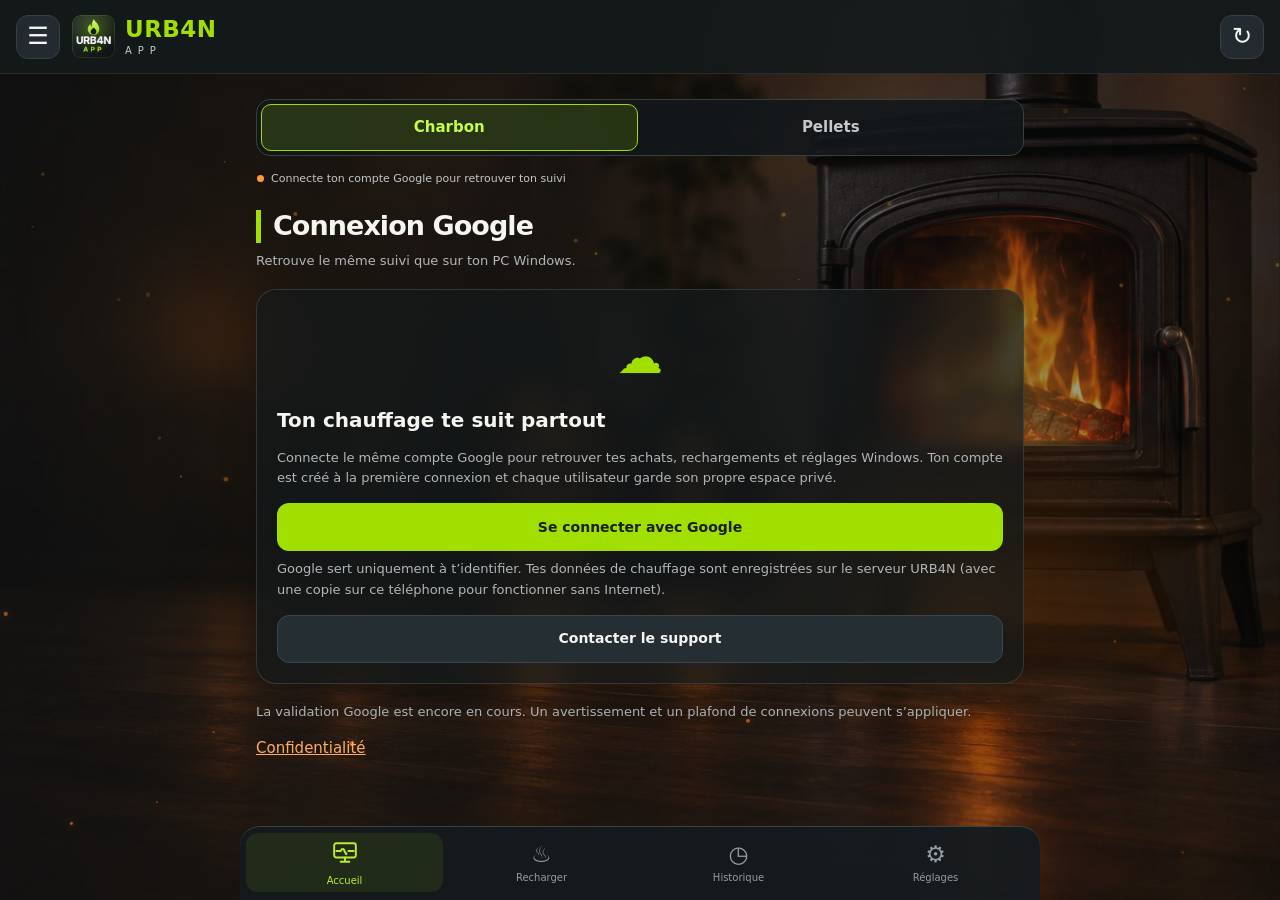
==== app-test/index.html @ b9dcab55 "Version web de test : diagnostic des requêtes en cours Co-Authored-By: Claude Sonnet 5.5 <noreply@an" ====
<!doctype html><html lang="fr"><head><meta charset="utf-8"><meta name="viewport" content="width=device-width,initial-scale=1,viewport-fit=cover"><meta http-equiv="Content-Security-Policy" content="default-src 'self'; script-src 'self' 'wasm-unsafe-eval' https://accounts.google.com; style-src 'self' 'unsafe-inline' https://accounts.google.com; img-src 'self' data: https://*.googleusercontent.com; connect-src 'self' https://urb4n.duckdns.org https://accounts.google.com; frame-src https://accounts.google.com; object-src 'none'; base-uri 'none'; form-action 'none'"><title>URB4N APP (test)</title><meta name="robots" content="noindex,nofollow"><link rel="manifest" href="manifest.webmanifest"><link rel="apple-touch-icon" href="logo.png"><meta name="apple-mobile-web-app-capable" content="yes"><meta name="mobile-web-app-capable" content="yes"><meta name="apple-mobile-web-app-title" content="URB4N APP"><meta name="apple-mobile-web-app-status-bar-style" content="black-translucent"><meta name="theme-color" content="#12100e"><link rel="stylesheet" href="app.css"></head><body><svg width="0" height="0" style="position:absolute" aria-hidden="true" focusable="false"><filter id="heat" x="0" y="0" width="100%" height="100%" color-interpolation-filters="sRGB"><feTurbulence type="fractalNoise" baseFrequency="0.010 0.035" numOctaves="2" seed="3" result="n"><animate attributeName="baseFrequency" dur="5s" repeatCount="indefinite" values="0.010 0.035;0.015 0.05;0.009 0.04;0.013 0.032;0.010 0.035"/></feTurbulence><feDisplacementMap in="SourceGraphic" in2="n" scale="13" xChannelSelector="R" yChannelSelector="G"/></filter></svg><div class="scene" aria-hidden="true"><div class="scene-img"><div class="glass"><div class="glass-photo"></div></div></div></div><div class="shade" aria-hidden="true"></div><div class="fire" aria-hidden="true"></div><header><button id="menu-toggle" class="icon-button" aria-label="Ouvrir le menu">☰</button><a class="brand" href="#dashboard"><img src="logo.png" alt=""><strong>URB4N <small>APP</small></strong></a><button id="refresh" class="icon-button" aria-label="Actualiser">↻</button></header><aside id="drawer" aria-label="Navigation"><div class="drawer-head">Mon chauffage<button id="menu-close" class="icon-button" aria-label="Fermer le menu">×</button></div><nav id="side-nav"></nav><p class="credits">Créé par URB4N<br><span id="app-version">Web · —</span></p></aside><button id="scrim" aria-label="Fermer le menu" hidden></button><main><div class="fuel-tabs" role="group" aria-label="Type de chauffage"><button data-fuel="charbon" class="selected">Charbon</button><button data-fuel="pellets">Pellets</button></div><div class="status-line"><span id="status-dot"></span><span id="status">Connecte ton compte pour retrouver tes données</span></div><div id="notice" role="status" hidden></div><section id="screen"></section></main><nav id="bottom-nav" aria-label="Navigation rapide"><button data-page="dashboard"><svg class="ico" viewBox="0 0 24 24" aria-hidden="true"><rect x="2" y="4" width="20" height="13" rx="2"/><path d="M8 21h8M12 17v4"/><path class="pulse" d="M4 11h4l2-3 3 6 2-3h5"/></svg><span>Accueil</span></button><button data-page="reload">♨<span>Recharger</span></button><button data-page="history">◷<span>Historique</span></button><button data-page="settings">⚙<span>Réglages</span></button></nav><dialog id="sync-dialog" aria-labelledby="sync-title"><img src="logo.png" alt="" class="sync-logo"><p class="eyebrow">URB4N APP</p><h2 id="sync-title">Synchronisation en cours</h2><p>Merci de patienter quelques instants.</p><div class="progress"></div><p class="muted">Vérification et enregistrement dans ton serveur URB4N…</p></dialog><script src="wasm_exec.js?v=202611221710"></script><script src="bridge.js?v=202611221710"></script><script src="app.js?v=202611221710" defer></script><script src="flame.js?v=202611221710" defer></script><script src="embers.js?v=202611221710" defer></script></body></html>
---- app-test/app.css ----
[hidden]{display:none!important}
*{box-sizing:border-box}html{color-scheme:dark}body{margin:0;background:#101314;color:#f5f5f1;font:15px/1.55 system-ui,-apple-system,sans-serif;-webkit-tap-highlight-color:transparent}.stove{position:fixed;inset:0;z-index:-3;filter:brightness(1.4);background:linear-gradient(180deg,#10131433,#10131411 45%,#10131455),url(stove-room.png) 68% center/cover no-repeat}.fire{position:fixed;right:0;bottom:15vh;width:45vw;height:45vh;z-index:-2;pointer-events:none;background:radial-gradient(ellipse,#ff74002e,transparent 65%);animation:flicker 2.8s ease-in-out infinite alternate}@keyframes flicker{0%{opacity:.3;transform:scaleY(.88)}38%{opacity:.7}73%{opacity:.45;transform:scaleY(1.06)}100%{opacity:.9}}header{height:74px;position:sticky;top:0;z-index:3;display:flex;align-items:center;gap:12px;padding:10px 16px;background:#141a1bea;border-bottom:1px solid #ffffff15;backdrop-filter:blur(16px)}.brand{display:flex;align-items:center;gap:10px;color:#a2df00;text-decoration:none;flex:1}.brand img{width:43px;height:43px;border-radius:8px}.brand strong{font-size:23px;line-height:1;letter-spacing:.02em}.brand small{display:block;font-size:10px;font-weight:400;letter-spacing:.6em;color:#c5cbd0;margin-top:5px}button,input,select,textarea{font:inherit}button{cursor:pointer;touch-action:manipulation}button,a,input,select,textarea{outline-offset:4px}button:focus-visible,a:focus-visible{outline:2px solid #ff8400}.icon-button{border:1px solid #394044;background:#232b30;color:#f5f5f1;border-radius:12px;min-width:44px;height:44px;font-size:24px}main{max-width:800px;margin:auto;padding:18px 16px 108px}.fuel-tabs{display:grid;grid-template-columns:1fr 1fr;background:#13181be8;padding:4px;gap:5px;border:1px solid #384039;border-radius:14px}.fuel-tabs button{background:transparent;color:#c4c8c9;border:1px solid transparent;padding:11px;border-radius:10px;font-weight:650}.fuel-tabs .selected{border-color:#a1dc00;background:#a1dc0026;color:#c5ff45}.status-line{display:flex;align-items:flex-start;gap:7px;font-size:11px;color:#c4c8c8;margin:14px 1px 23px}#status-dot{width:7px;height:7px;flex-shrink:0;margin-top:5px;border-radius:50%;background:#ff9a39}#status-dot.connected{background:#a2df00}h1{font-size:27px;line-height:1.2;margin:0 0 8px;letter-spacing:-.035em}h2{font-size:20px;margin:0 0 12px}h3{font-size:16px;margin:0 0 8px}p{margin:8px 0 15px}.muted{color:#b2b7ba;font-size:13px}.eyebrow{font-size:10px;font-weight:750;letter-spacing:.15em;text-transform:uppercase;color:#a2df00;margin:0 0 8px}.card{background:#141b1da6;border:1px solid #4850558c;border-radius:20px;padding:20px;margin:18px 0;box-shadow:0 14px 38px #0002;backdrop-filter:blur(10px)}.hero-card{display:grid;grid-template-columns:108px 1fr;gap:17px;align-items:center}.gauge{width:108px;height:108px;border-radius:50%;background:conic-gradient(#a0dc00 var(--gauge,0%),#090d0d 0);padding:9px;display:grid;place-items:center}.gauge-inner{width:90px;height:90px;background:#1a2020;border-radius:50%;display:flex;align-items:center;justify-content:center;flex-direction:column}.gauge strong{font-size:30px;line-height:1}.gauge small{font-size:12px;color:#bdc3c5;margin-top:6px}.hero-copy h2{font-size:18px;line-height:1.3}.hero-copy p{font-size:12px;color:#bec4c7}.actions{display:flex;gap:10px;flex-wrap:wrap}.primary,.secondary,.danger{display:block;text-align:center;text-decoration:none;border:1px solid transparent;border-radius:12px;min-height:48px;padding:12px 16px;font-size:14px;font-weight:700}.primary{background:#a0df00;color:#182000}.secondary{background:#252e33;color:#f5f5f1;border-color:#39464e}.danger{background:#552823;color:#ffd4c8;border-color:#9c4d3a}.full{width:100%}.actions>*{flex:1;min-width:130px}.stats{display:grid;grid-template-columns:1fr 1fr;gap:12px}.stat{margin:0;padding:18px 15px;min-width:0}.stat .label{font-size:11px;color:#bfc5c7}.stat strong{display:block;font-size:25px;line-height:1.3;margin:12px 0 6px;letter-spacing:-.03em}.stat small{font-size:10px;color:#b2b9bd}.stat:after{content:"";display:block;height:2px;margin-top:15px;width:40%;background:var(--accent,#a0df00)}.charge-status{border-left:2px solid #ffad44;padding:0 0 0 13px;margin:20px 0}.charge-status p{font-size:12px;margin:4px 0}label{display:block;font-size:12px;color:#e0e4e5;margin:18px 0 7px}input,select,textarea{width:100%;background:#12191df0;color:#fff;border:1px solid #667076;border-radius:10px;padding:12px;min-height:48px;max-width:100%;font-size:16px}input:focus,select:focus,textarea:focus{border-color:#a2df00;outline:1px solid #a2df00}textarea{min-height:150px;resize:vertical}.form-grid{display:grid;grid-template-columns:1fr 1fr;gap:14px}.form-grid label{margin-top:12px}.net{padding:10px 0;font-size:17px;font-weight:700;color:#b7f428}.record{padding:13px 0;border-top:1px solid #ffffff14}.record:first-child{border-top:0}.record-head{display:flex;justify-content:space-between;gap:12px;font-size:12px}.record-head strong{color:#fcfcf5}.record p{font-size:12px;color:#bdc5c9;margin:4px 0}.record .amount{font-weight:750;color:#c0ee6b}.empty{font-size:13px;color:#b5bfc4;padding:18px 0}.tabs{display:flex;gap:6px;margin:18px 0}.tabs button{flex:1;padding:9px 5px;border:1px solid #465047;background:#242c31;color:#cbd0d2;border-radius:10px;font-size:12px}.tabs .selected{background:#a2df002b;border-color:#a2df00;color:#c6ff4e}#bottom-nav{position:fixed;left:0;right:0;bottom:0;z-index:3;display:flex;background:#151b1ef5;border-top:1px solid #394247;padding:6px 6px max(8px,env(safe-area-inset-bottom));backdrop-filter:blur(15px)}#bottom-nav button{flex:1;border:0;border-radius:12px;background:none;color:#929da4;padding:6px 0;font-size:23px;line-height:1.1;min-height:52px}#bottom-nav button span{display:block;font-size:10px;margin-top:5px}#bottom-nav button.selected{background:#a2df0017;color:#b9ed31}#drawer{position:fixed;top:0;bottom:0;left:0;width:min(310px,88vw);padding:24px 18px;z-index:8;background:#171e22;transform:translateX(-101%);transition:transform .2s ease;border-right:1px solid #40494d;overflow:auto}#drawer.open{transform:translateX(0)}.drawer-head{display:flex;align-items:center;justify-content:space-between;font-weight:750;font-size:21px;margin-bottom:24px}.nav-title{margin:16px 6px 6px;font-size:11px;letter-spacing:.1em;text-transform:uppercase;color:#a2df00;font-weight:700}.nav-title:first-child{margin-top:2px}.nav-group{background:#1d2226;border-radius:16px;overflow:hidden}#side-nav button{display:flex;align-items:center;gap:14px;width:100%;text-align:left;padding:14px 16px;margin:-1px 0 0;border-radius:0;color:#f2f5f7;background:none;border:0;border-top:1px solid #2c3338;min-height:50px;position:relative;font-size:15px}#side-nav button[hidden]{display:none}#side-nav button .ico{width:22px;height:22px;flex:none;color:#a9b3ba}#side-nav button.selected{background:#25360f;font-weight:700}#side-nav button.selected .ico{color:#a2df00}#side-nav button.selected::before{content:"";position:absolute;left:0;top:10px;bottom:10px;width:4px;border-radius:0 4px 4px 0;background:#a2df00}.credits{font-size:11px;color:#98a5ad;margin-top:26px}#scrim{position:fixed;inset:0;background:#0009;z-index:7;border:0}#notice{background:#4d3025;border:1px solid #995e3b;padding:13px;border-radius:12px;font-size:13px;margin-bottom:18px}dialog{max-width:340px;width:90vw;border:1px solid #40533b;border-radius:20px;background:#1b2327;color:#fff;padding:27px 24px;text-align:center;box-shadow:0 25px 100px #000a}dialog::backdrop{background:#000a;backdrop-filter:blur(3px)}.sync-logo{width:48px;height:48px;border-radius:10px;margin:0 auto 15px}.progress{height:4px;overflow:hidden;background:#364046;margin:25px 0;position:relative}.progress:before{content:"";display:block;width:35%;height:100%;background:#a2df00;animation:progress 1.1s ease-in-out infinite}@keyframes progress{from{transform:translateX(-100%)}to{transform:translateX(400%)}}pre{white-space:pre-wrap;font:13px/1.7 system-ui}.link{color:#ffad62}.connect-icon{font-size:46px;color:#a0df00;text-align:center;margin:12px}.badge{display:inline-block;font-size:10px;color:#ffbd82;background:#4b2a12;padding:4px 8px;border-radius:20px}button:disabled{opacity:.6;cursor:wait}@media(min-width:700px){main{padding-top:25px}.stats{grid-template-columns:repeat(4,1fr)}.hero-card{grid-template-columns:130px 1fr}.gauge{width:120px;height:120px}.gauge-inner{width:102px;height:102px}#bottom-nav{left:calc(50% - 400px);right:calc(50% - 400px);border-radius:20px 20px 0 0}}@media(prefers-reduced-motion:reduce){.fire,.progress:before{animation:none}#drawer{transition:none}}

.tickets{padding:8px}.ticket{display:block;width:100%;text-align:left;background:#252e33;color:#f5f5f1;border:1px solid #39464e;border-radius:12px;padding:12px 14px;margin:6px 0}.ticket.selected{border-color:#a2df00;background:#a2df0022}.ticket strong{display:block;font-size:15px}.ticket small{display:block;color:#b2b7ba;font-size:12px;margin-top:3px}.ticket .badge{margin-top:7px}.thread{display:flex;flex-direction:column;gap:10px;margin:14px 0}.msg{max-width:92%;padding:10px 13px;border-radius:14px;border:1px solid #39464e;background:#1c2428}.msg strong{font-size:12px;color:#c5ff45}.msg small{margin-left:8px;font-size:11px;color:#9fa9ae}.msg p{margin:5px 0 0;font-size:14px;white-space:pre-wrap;overflow-wrap:anywhere}.msg.me{align-self:flex-end;background:#2a3a1a;border-color:#4d6b22}.msg.admin{align-self:flex-start}
.ico{width:1.15em;height:1.15em;vertical-align:-.2em;fill:none;stroke:currentColor;stroke-width:1.8;stroke-linecap:round;stroke-linejoin:round}#bottom-nav .ico{width:26px;height:26px;vertical-align:baseline}.ico .pulse{stroke-dasharray:6 3;animation:pulse 1.4s linear infinite}@keyframes pulse{to{stroke-dashoffset:-18}}.ico.bag{animation:bagbob 3s ease-in-out infinite}.ico.bag rect{fill:currentColor;stroke:none;animation:coal 2.4s ease-in-out infinite}.ico.bag .c2{animation-delay:.6s}.ico.bag .c3{animation-delay:1.2s}@keyframes bagbob{50%{transform:translateY(-1.5px)}}@keyframes coal{50%{opacity:.3}}@media(prefers-reduced-motion:reduce){.ico .pulse,.ico.bag,.ico.bag rect{animation:none}}
.tools{display:flex;gap:8px;margin:12px 0}.chip{padding:7px 14px;border-radius:99px;background:#252e33;border:1px solid #39464e;color:#d8dfe4;font-size:13px}.tlist{display:flex;flex-direction:column;gap:10px;margin:8px 0 16px}.tcard{position:relative;display:block;width:100%;text-align:left;background:#141b1dd9;color:#f5f5f1;border:1px solid #3a454a;border-radius:16px;padding:13px 14px}.tcard.sel{border-color:#a2df00;background:#1b2412}.tcard b{display:block;font-size:15px;padding-right:92px;margin-bottom:4px}.tcard small{color:#9fa9ae;font-size:12px}.dot{display:inline-block;width:8px;height:8px;border-radius:50%;background:#f4a93b;margin-right:6px}.pill{position:absolute;right:12px;top:12px;font-size:11px;font-weight:650;padding:3px 10px;border-radius:99px}.s-new{background:#3b2a12;color:#f4a93b}.s-prog{background:#12304a;color:#5cb6ff}.s-done{background:#1c3a12;color:#a2df00}.conv{background:#141b1dd9;border:1px solid #3a454a;border-radius:18px;margin:8px 0 18px;overflow:hidden}.conv-head{padding:14px 16px;border-bottom:1px solid #2b353a}.conv-head h2{font-size:18px;margin:0 0 4px}.conv-head p{margin:0}.thread2{display:flex;flex-direction:column;gap:6px;padding:14px 14px 4px}.who{font-size:11px;color:#9fa9ae;margin:6px 6px -2px}.who.right{align-self:flex-end}.bub{max-width:82%;padding:9px 13px;border-radius:16px;line-height:1.4;font-size:14px;overflow-wrap:anywhere;white-space:pre-wrap}.bub small{display:block;font-size:11px;margin-top:4px}.bub.left{align-self:flex-start;background:#222a30;border-bottom-left-radius:4px}.bub.left small{color:#9fa9ae}.bub.right{align-self:flex-end;background:#a0df00;color:#111807;border-bottom-right-radius:4px}.bub.right small{color:#3d5a0a}.reply{display:flex;gap:10px;align-items:flex-end;padding:12px 14px;border-top:1px solid #2b353a;margin-top:10px}.reply.col{flex-direction:column;align-items:stretch}.reply textarea{min-height:64px;flex:1}.reply .primary{min-height:48px;padding:0 20px}.conv>.full{margin:0 14px 14px;width:calc(100% - 28px)}
.ann{border:0;background:#9bdc1b;color:#10160a;padding:16px 16px;border-radius:12px;font-size:16px;font-weight:700;margin:0 0 16px}.ann.warn{background:#f5a623;color:#1e1404}.ann.urgent{background:#cd3c28;color:#fff;animation:annpulse 1s ease-in-out 5}@keyframes annpulse{50%{filter:brightness(1.35);box-shadow:0 0 18px #e0562f}}

.patch-head{display:flex;align-items:center;justify-content:space-between;gap:12px}.patch-head h2{margin:0;font-size:22px}.pill-installed{background:#a2df00;color:#10160a;font-weight:700;font-size:12px;border-radius:99px;padding:4px 12px}
.patch-card{border-left:4px solid #39464e;margin:12px 0}.patch-card.current{border-left-color:#a2df00}.patch-card h3{margin:0 0 8px;font-size:17px;line-height:1.3;text-wrap:balance}
.patch-line{display:flex;gap:10px;margin:8px 0;line-height:1.5;color:#d8dfe4}.patch-line b{color:#fff}.pi{flex:0 0 24px;height:24px;border-radius:8px;background:#263517;color:#a2df00;text-align:center;line-height:24px;font-size:13px}.pi.fix{background:#3a2a10;color:#f5a623}
.patch-line.k0 b{color:#b6f23c}.patch-line.k1 b{color:#ffb84d}.patch-line.k2 b{color:#8cc9ff}.patch-line.k3 b{color:#ff9a8d}
.patch-line.k1 .pi{background:#3a2a10;color:#f5a623}.patch-line.k2 .pi{background:#12304a;color:#5cb6ff}.patch-line.k3 .pi{background:#4a1f1b;color:#ff7a6b}

h1{border-left:5px solid var(--accent,#a2df00);padding-left:12px}
body[data-view="reload"]{--accent:#ff9a3c}body[data-view="history"]{--accent:#5cb6ff}body[data-view="purchase"]{--accent:#3bcd9b}body[data-view="settings"]{--accent:#a9b3ba}
body[data-view="patch"]{--accent:#8cc9ff}body[data-view="tickets"],body[data-view="bug"]{--accent:#3bcd9b}body[data-view="adminbugs"]{--accent:#f5a623}body[data-view="adminctl"]{--accent:#ff8a7b}
body[data-view="privacy"],body[data-view="users"],body[data-view="updates"]{--accent:#b58cff}
.nav-group button.selected{border-color:var(--accent,#a2df00)}
.row-actions{display:flex;gap:10px;margin-top:10px}.row-actions button{flex:1;min-height:40px;padding:8px 12px}

.ring2{width:132px;height:132px;flex:none;filter:drop-shadow(0 0 6px rgba(160,220,0,.18))}.ring2 .ring-n{fill:#f5f5f1;font:700 30px system-ui,sans-serif}.ring2 .ring-s{fill:#bdc3c5;font:12px system-ui,sans-serif}
.dot{display:inline-block;width:9px;height:9px;border-radius:50%;margin-right:8px}.dot.lime{background:#a2df00}.dot.blue{background:#82beff}.dot.orange{background:#f7a949}
.pct{margin-left:6px}.pct.lime{color:#a2df00}.pct.blue{color:#82beff}.pct.orange{color:#f7a949}.hero-copy p.warn{color:#f7a949}
.charge-alert{margin:12px 0;padding:12px 14px;border-radius:14px;background:#3a2e1e;border:1px solid #78541f;color:#f7a949;font-size:13px}.charge-alert strong{color:#ffc46b}
.hero-card.alerting{border-color:#78541f}
.hero-card{grid-template-columns:132px 1fr}@media(min-width:700px){.hero-card{grid-template-columns:140px 1fr}}

/* Pages reprises de Windows */
.cplot{position:relative;display:flex;align-items:flex-end;gap:6px;height:130px;margin-top:10px}.cplot.small{height:118px}
.cb{flex:1;min-width:0;display:flex;flex-direction:column;justify-content:flex-end;align-items:center;height:100%}
.cb i{display:block;width:100%;max-width:34px;border-radius:6px 6px 2px 2px;background:#a2df00}.cb i.orange{background:#f7a949}.cb i.blue{background:#82beff}.cb i.green{background:#a2df00}
.cb-v{font-size:10px;color:#bdc3c5;margin-bottom:3px;white-space:nowrap}
.cb-avg{position:absolute;left:0;right:0;border-top:1px dashed #d8dfe4;pointer-events:none}.cb-avg span{position:absolute;left:4px;top:-17px;font-size:11px;color:#d8dfe4}
.cdates{display:flex;gap:6px;margin-top:6px}.cdates small{flex:1;text-align:center;font-size:10px;color:#9aa3a8}
.kpis{display:flex;gap:8px;margin:12px 0}.kpis>div{flex:1;min-width:0;background:#1a2024;border:1px solid #2f3a41;border-radius:12px;padding:8px 10px}.kpis small{display:block;color:#9aa3a8;font-size:11px}.kpis b{font-size:16px;color:#f5f5f1}
.chips{display:flex;gap:8px;flex-wrap:wrap;margin:0 0 12px}.chip.on{background:#2c3f12;border-color:#a2df00;color:#d9f58f}
.redpill{background:#e5483b;color:#fff;border-radius:99px;padding:0 7px;font-size:12px;margin-left:4px}
.rcard{background:#1a2024;border:1px solid #2f3a41;border-radius:14px;padding:12px 14px;margin:10px 0}.rcard p{margin:4px 0}
.rc-bar{height:8px;border-radius:6px;background:#222a25;margin:8px 0;overflow:hidden}.rc-bar i{display:block;height:100%;border-radius:6px;background:#a2df00}.rc-bar i.orange{background:#f7a949}.rc-bar i.blue{background:#82beff}
.trend{font-size:13px;color:#9aa3a8}.trend.up{color:#f7a949}.trend.down{color:#a2df00}
.sum .sum-row{display:flex;justify-content:space-between;gap:12px;padding:8px 0;border-bottom:1px solid #2a343a}.sum .sum-row:last-of-type{border-bottom:0}.sum .sum-row span{color:#bdc3c5}
.sum-warn{margin-top:10px;padding:10px 12px;border-radius:12px;background:#3a2e1e;border:1px solid #78541f;color:#f7a949;font-size:13px}
.sum-ok{color:#a2df00;font-size:13px;margin:8px 0}

.gsi-dialog{border:1px solid #3a342c;border-radius:16px;background:#1b1713;color:#f1ece4;padding:22px;max-width:340px;width:calc(100% - 32px)}.gsi-dialog::backdrop{background:rgba(0,0,0,.6)}.gsi-dialog h2{margin:.2em 0 .4em}

.scene{position:fixed;inset:0;z-index:-3;overflow:hidden;background:#0e1011}
.scene-img{position:absolute;top:50%;transform:translateY(-50%);width:max(100vw,140vh);aspect-ratio:1484/1060;left:calc((100vw - max(100vw,140vh))*.68);background:url(stove-room.jpg) 0 0/100% 100% no-repeat}
.glass{position:absolute;left:69.2%;top:24.5%;width:19%;height:25%;overflow:hidden;border-radius:38% 38% 3% 3%/26% 26% 3% 3%;filter:url(#heat)}
.glass-photo{position:absolute;width:526.3%;height:400%;left:-364.2%;top:-98%;background:url(stove-room.jpg) 0 0/100% 100% no-repeat}
.glass.gl{filter:none}.glass.gl .glass-photo{display:none}.glass-canvas{position:absolute;inset:0;width:100%;height:100%;display:block}.glass::after{content:"";position:absolute;inset:0;background:radial-gradient(ellipse at 50% 95%,#ffb43c88,transparent 70%);mix-blend-mode:screen;animation:glow 1.7s ease-in-out infinite alternate}
@keyframes glow{0%{opacity:.15}30%{opacity:.7}55%{opacity:.35}100%{opacity:.85}}
.shade{position:fixed;inset:0;z-index:-2;pointer-events:none;background:linear-gradient(90deg,#101314a8,#10131455)}
.fire{position:fixed;right:0;bottom:15vh;width:45vw;height:45vh;z-index:-1;pointer-events:none;background:radial-gradient(ellipse,#ff74002e,transparent 65%);animation:flicker 2.8s ease-in-out infinite alternate}
@keyframes flicker{0%{opacity:.3;transform:scaleY(.88)}38%{opacity:.7}62%{opacity:.45;transform:scaleY(1)}100%{opacity:.85;transform:scaleY(1.06)}}
@media(max-width:760px){.shade{background:linear-gradient(180deg,#101314b8,#10131470)}.fire{width:80vw}}
@media(prefers-reduced-motion:reduce){.fire,.glass::after{animation:none}.glass{filter:none}.fire{opacity:.5}}
.embers{position:fixed;inset:0;width:100%;height:100%;z-index:-1;pointer-events:none}
@media(prefers-reduced-motion:reduce){.embers{display:none}}
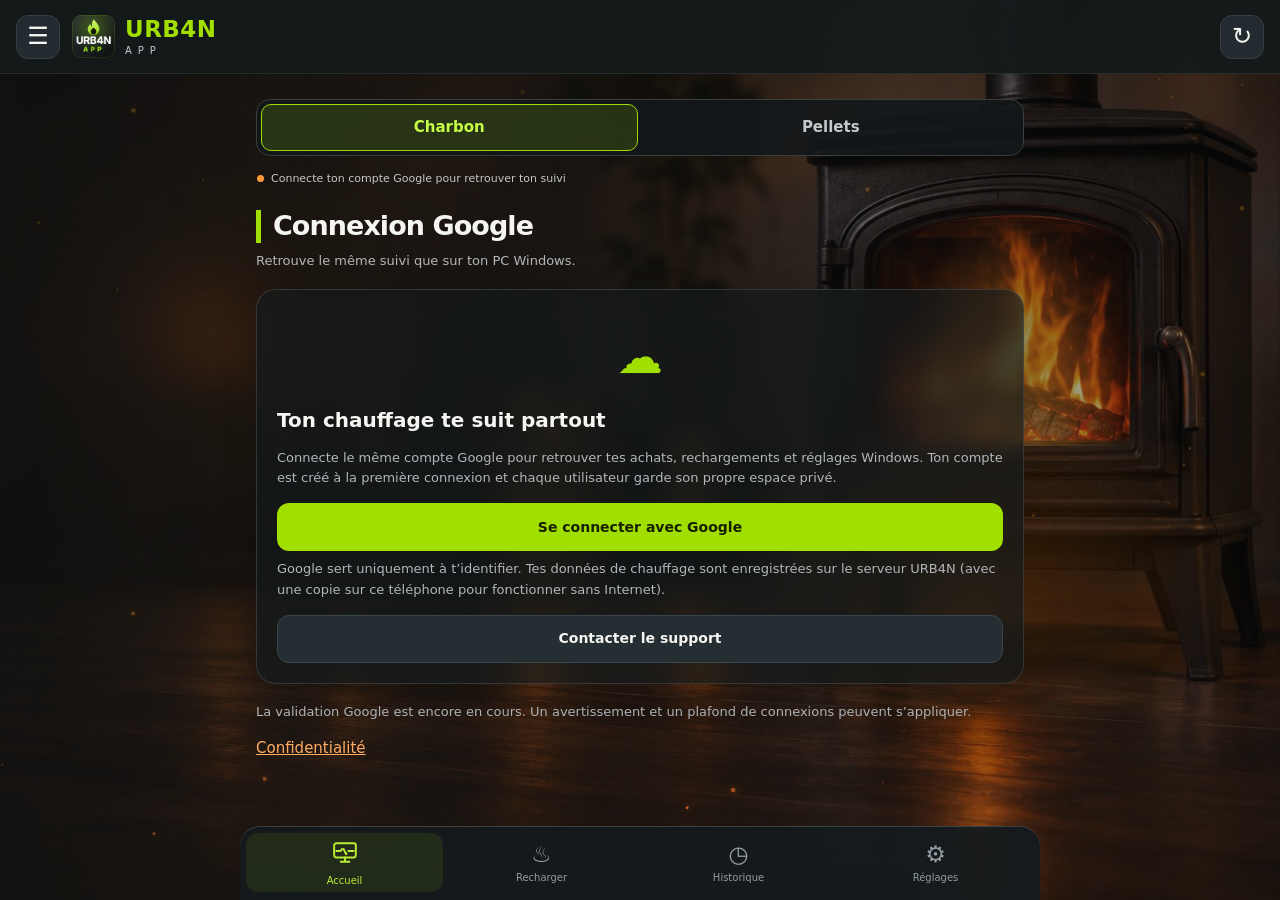
==== commit f68f84a2: "Version web de test : moteur corrigé (requêtes réseau) Co-Authored-By: Claude Sonnet 5.5 <noreply@an" ====
--- a/app-test/index.html
+++ b/app-test/index.html
@@ -1 +1 @@
-<!doctype html><html lang="fr"><head><meta charset="utf-8"><meta name="viewport" content="width=device-width,initial-scale=1,viewport-fit=cover"><meta http-equiv="Content-Security-Policy" content="default-src 'self'; script-src 'self' 'wasm-unsafe-eval' https://accounts.google.com; style-src 'self' 'unsafe-inline' https://accounts.google.com; img-src 'self' data: https://*.googleusercontent.com; connect-src 'self' https://urb4n.duckdns.org https://accounts.google.com; frame-src https://accounts.google.com; object-src 'none'; base-uri 'none'; form-action 'none'"><title>URB4N APP (test)</title><meta name="robots" content="noindex,nofollow"><link rel="manifest" href="manifest.webmanifest"><link rel="apple-touch-icon" href="logo.png"><meta name="apple-mobile-web-app-capable" content="yes"><meta name="mobile-web-app-capable" content="yes"><meta name="apple-mobile-web-app-title" content="URB4N APP"><meta name="apple-mobile-web-app-status-bar-style" content="black-translucent"><meta name="theme-color" content="#12100e"><link rel="stylesheet" href="app.css"></head><body><svg width="0" height="0" style="position:absolute" aria-hidden="true" focusable="false"><filter id="heat" x="0" y="0" width="100%" height="100%" color-interpolation-filters="sRGB"><feTurbulence type="fractalNoise" baseFrequency="0.010 0.035" numOctaves="2" seed="3" result="n"><animate attributeName="baseFrequency" dur="5s" repeatCount="indefinite" values="0.010 0.035;0.015 0.05;0.009 0.04;0.013 0.032;0.010 0.035"/></feTurbulence><feDisplacementMap in="SourceGraphic" in2="n" scale="13" xChannelSelector="R" yChannelSelector="G"/></filter></svg><div class="scene" aria-hidden="true"><div class="scene-img"><div class="glass"><div class="glass-photo"></div></div></div></div><div class="shade" aria-hidden="true"></div><div class="fire" aria-hidden="true"></div><header><button id="menu-toggle" class="icon-button" aria-label="Ouvrir le menu">☰</button><a class="brand" href="#dashboard"><img src="logo.png" alt=""><strong>URB4N <small>APP</small></strong></a><button id="refresh" class="icon-button" aria-label="Actualiser">↻</button></header><aside id="drawer" aria-label="Navigation"><div class="drawer-head">Mon chauffage<button id="menu-close" class="icon-button" aria-label="Fermer le menu">×</button></div><nav id="side-nav"></nav><p class="credits">Créé par URB4N<br><span id="app-version">Web · —</span></p></aside><button id="scrim" aria-label="Fermer le menu" hidden></button><main><div class="fuel-tabs" role="group" aria-label="Type de chauffage"><button data-fuel="charbon" class="selected">Charbon</button><button data-fuel="pellets">Pellets</button></div><div class="status-line"><span id="status-dot"></span><span id="status">Connecte ton compte pour retrouver tes données</span></div><div id="notice" role="status" hidden></div><section id="screen"></section></main><nav id="bottom-nav" aria-label="Navigation rapide"><button data-page="dashboard"><svg class="ico" viewBox="0 0 24 24" aria-hidden="true"><rect x="2" y="4" width="20" height="13" rx="2"/><path d="M8 21h8M12 17v4"/><path class="pulse" d="M4 11h4l2-3 3 6 2-3h5"/></svg><span>Accueil</span></button><button data-page="reload">♨<span>Recharger</span></button><button data-page="history">◷<span>Historique</span></button><button data-page="settings">⚙<span>Réglages</span></button></nav><dialog id="sync-dialog" aria-labelledby="sync-title"><img src="logo.png" alt="" class="sync-logo"><p class="eyebrow">URB4N APP</p><h2 id="sync-title">Synchronisation en cours</h2><p>Merci de patienter quelques instants.</p><div class="progress"></div><p class="muted">Vérification et enregistrement dans ton serveur URB4N…</p></dialog><script src="wasm_exec.js?v=202611221710"></script><script src="bridge.js?v=202611221710"></script><script src="app.js?v=202611221710" defer></script><script src="flame.js?v=202611221710" defer></script><script src="embers.js?v=202611221710" defer></script></body></html>+<!doctype html><html lang="fr"><head><meta charset="utf-8"><meta name="viewport" content="width=device-width,initial-scale=1,viewport-fit=cover"><meta http-equiv="Content-Security-Policy" content="default-src 'self'; script-src 'self' 'wasm-unsafe-eval' https://accounts.google.com; style-src 'self' 'unsafe-inline' https://accounts.google.com; img-src 'self' data: https://*.googleusercontent.com; connect-src 'self' https://urb4n.duckdns.org https://accounts.google.com; frame-src https://accounts.google.com; object-src 'none'; base-uri 'none'; form-action 'none'"><title>URB4N APP (test)</title><meta name="robots" content="noindex,nofollow"><link rel="manifest" href="manifest.webmanifest"><link rel="apple-touch-icon" href="logo.png"><meta name="apple-mobile-web-app-capable" content="yes"><meta name="mobile-web-app-capable" content="yes"><meta name="apple-mobile-web-app-title" content="URB4N APP"><meta name="apple-mobile-web-app-status-bar-style" content="black-translucent"><meta name="theme-color" content="#12100e"><link rel="stylesheet" href="app.css"></head><body><svg width="0" height="0" style="position:absolute" aria-hidden="true" focusable="false"><filter id="heat" x="0" y="0" width="100%" height="100%" color-interpolation-filters="sRGB"><feTurbulence type="fractalNoise" baseFrequency="0.010 0.035" numOctaves="2" seed="3" result="n"><animate attributeName="baseFrequency" dur="5s" repeatCount="indefinite" values="0.010 0.035;0.015 0.05;0.009 0.04;0.013 0.032;0.010 0.035"/></feTurbulence><feDisplacementMap in="SourceGraphic" in2="n" scale="13" xChannelSelector="R" yChannelSelector="G"/></filter></svg><div class="scene" aria-hidden="true"><div class="scene-img"><div class="glass"><div class="glass-photo"></div></div></div></div><div class="shade" aria-hidden="true"></div><div class="fire" aria-hidden="true"></div><header><button id="menu-toggle" class="icon-button" aria-label="Ouvrir le menu">☰</button><a class="brand" href="#dashboard"><img src="logo.png" alt=""><strong>URB4N <small>APP</small></strong></a><button id="refresh" class="icon-button" aria-label="Actualiser">↻</button></header><aside id="drawer" aria-label="Navigation"><div class="drawer-head">Mon chauffage<button id="menu-close" class="icon-button" aria-label="Fermer le menu">×</button></div><nav id="side-nav"></nav><p class="credits">Créé par URB4N<br><span id="app-version">Web · —</span></p></aside><button id="scrim" aria-label="Fermer le menu" hidden></button><main><div class="fuel-tabs" role="group" aria-label="Type de chauffage"><button data-fuel="charbon" class="selected">Charbon</button><button data-fuel="pellets">Pellets</button></div><div class="status-line"><span id="status-dot"></span><span id="status">Connecte ton compte pour retrouver tes données</span></div><div id="notice" role="status" hidden></div><section id="screen"></section></main><nav id="bottom-nav" aria-label="Navigation rapide"><button data-page="dashboard"><svg class="ico" viewBox="0 0 24 24" aria-hidden="true"><rect x="2" y="4" width="20" height="13" rx="2"/><path d="M8 21h8M12 17v4"/><path class="pulse" d="M4 11h4l2-3 3 6 2-3h5"/></svg><span>Accueil</span></button><button data-page="reload">♨<span>Recharger</span></button><button data-page="history">◷<span>Historique</span></button><button data-page="settings">⚙<span>Réglages</span></button></nav><dialog id="sync-dialog" aria-labelledby="sync-title"><img src="logo.png" alt="" class="sync-logo"><p class="eyebrow">URB4N APP</p><h2 id="sync-title">Synchronisation en cours</h2><p>Merci de patienter quelques instants.</p><div class="progress"></div><p class="muted">Vérification et enregistrement dans ton serveur URB4N…</p></dialog><script src="wasm_exec.js?v=202611221725"></script><script src="bridge.js?v=202611221725"></script><script src="app.js?v=202611221725" defer></script><script src="flame.js?v=202611221725" defer></script><script src="embers.js?v=202611221725" defer></script></body></html>
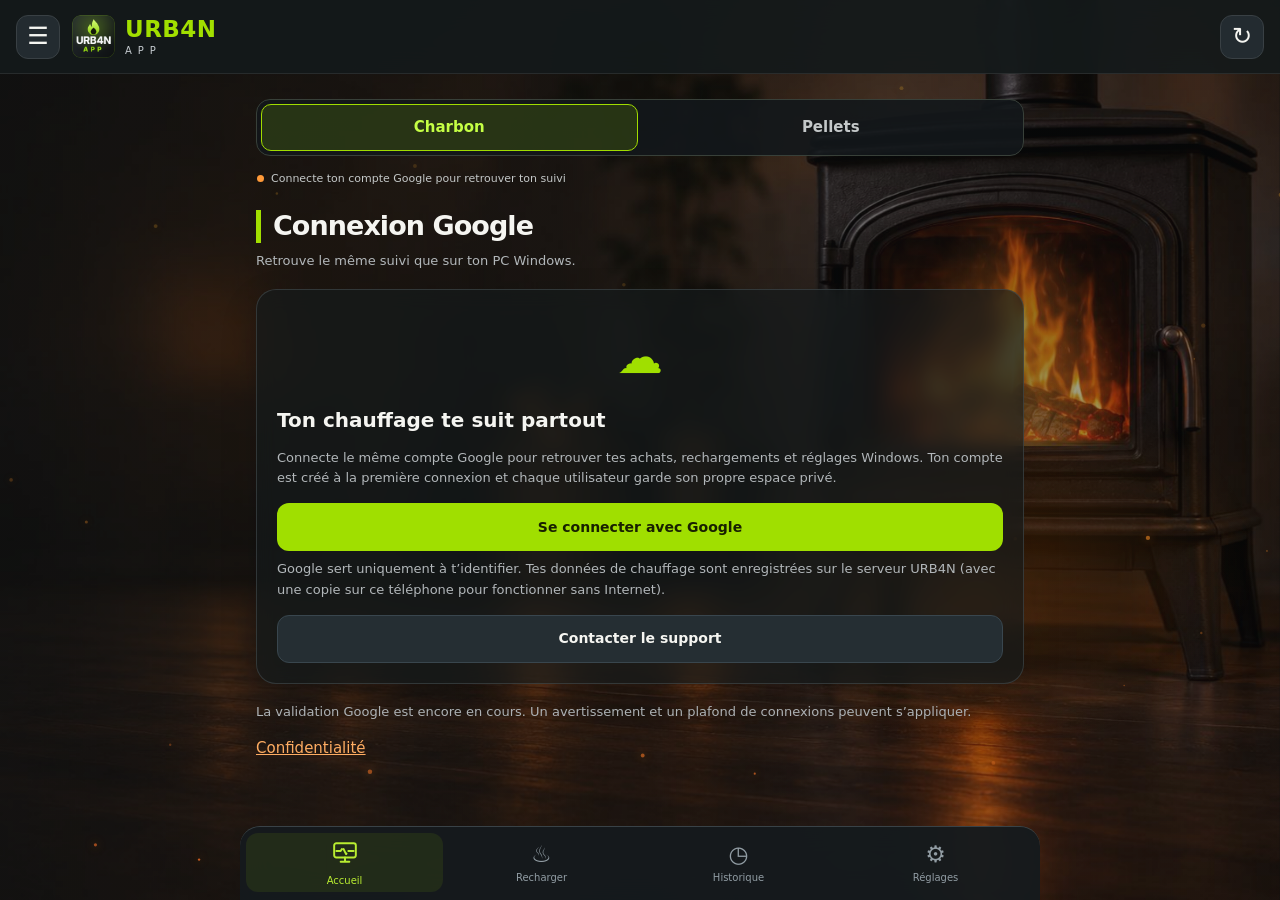
==== commit c9001ccc: "Version web de test : moteur rechargé à chaque build Co-Authored-By: Claude Sonnet 5.5 <noreply@anth" ====
--- a/app-test/index.html
+++ b/app-test/index.html
@@ -1 +1 @@
-<!doctype html><html lang="fr"><head><meta charset="utf-8"><meta name="viewport" content="width=device-width,initial-scale=1,viewport-fit=cover"><meta http-equiv="Content-Security-Policy" content="default-src 'self'; script-src 'self' 'wasm-unsafe-eval' https://accounts.google.com; style-src 'self' 'unsafe-inline' https://accounts.google.com; img-src 'self' data: https://*.googleusercontent.com; connect-src 'self' https://urb4n.duckdns.org https://accounts.google.com; frame-src https://accounts.google.com; object-src 'none'; base-uri 'none'; form-action 'none'"><title>URB4N APP (test)</title><meta name="robots" content="noindex,nofollow"><link rel="manifest" href="manifest.webmanifest"><link rel="apple-touch-icon" href="logo.png"><meta name="apple-mobile-web-app-capable" content="yes"><meta name="mobile-web-app-capable" content="yes"><meta name="apple-mobile-web-app-title" content="URB4N APP"><meta name="apple-mobile-web-app-status-bar-style" content="black-translucent"><meta name="theme-color" content="#12100e"><link rel="stylesheet" href="app.css"></head><body><svg width="0" height="0" style="position:absolute" aria-hidden="true" focusable="false"><filter id="heat" x="0" y="0" width="100%" height="100%" color-interpolation-filters="sRGB"><feTurbulence type="fractalNoise" baseFrequency="0.010 0.035" numOctaves="2" seed="3" result="n"><animate attributeName="baseFrequency" dur="5s" repeatCount="indefinite" values="0.010 0.035;0.015 0.05;0.009 0.04;0.013 0.032;0.010 0.035"/></feTurbulence><feDisplacementMap in="SourceGraphic" in2="n" scale="13" xChannelSelector="R" yChannelSelector="G"/></filter></svg><div class="scene" aria-hidden="true"><div class="scene-img"><div class="glass"><div class="glass-photo"></div></div></div></div><div class="shade" aria-hidden="true"></div><div class="fire" aria-hidden="true"></div><header><button id="menu-toggle" class="icon-button" aria-label="Ouvrir le menu">☰</button><a class="brand" href="#dashboard"><img src="logo.png" alt=""><strong>URB4N <small>APP</small></strong></a><button id="refresh" class="icon-button" aria-label="Actualiser">↻</button></header><aside id="drawer" aria-label="Navigation"><div class="drawer-head">Mon chauffage<button id="menu-close" class="icon-button" aria-label="Fermer le menu">×</button></div><nav id="side-nav"></nav><p class="credits">Créé par URB4N<br><span id="app-version">Web · —</span></p></aside><button id="scrim" aria-label="Fermer le menu" hidden></button><main><div class="fuel-tabs" role="group" aria-label="Type de chauffage"><button data-fuel="charbon" class="selected">Charbon</button><button data-fuel="pellets">Pellets</button></div><div class="status-line"><span id="status-dot"></span><span id="status">Connecte ton compte pour retrouver tes données</span></div><div id="notice" role="status" hidden></div><section id="screen"></section></main><nav id="bottom-nav" aria-label="Navigation rapide"><button data-page="dashboard"><svg class="ico" viewBox="0 0 24 24" aria-hidden="true"><rect x="2" y="4" width="20" height="13" rx="2"/><path d="M8 21h8M12 17v4"/><path class="pulse" d="M4 11h4l2-3 3 6 2-3h5"/></svg><span>Accueil</span></button><button data-page="reload">♨<span>Recharger</span></button><button data-page="history">◷<span>Historique</span></button><button data-page="settings">⚙<span>Réglages</span></button></nav><dialog id="sync-dialog" aria-labelledby="sync-title"><img src="logo.png" alt="" class="sync-logo"><p class="eyebrow">URB4N APP</p><h2 id="sync-title">Synchronisation en cours</h2><p>Merci de patienter quelques instants.</p><div class="progress"></div><p class="muted">Vérification et enregistrement dans ton serveur URB4N…</p></dialog><script src="wasm_exec.js?v=202611221725"></script><script src="bridge.js?v=202611221725"></script><script src="app.js?v=202611221725" defer></script><script src="flame.js?v=202611221725" defer></script><script src="embers.js?v=202611221725" defer></script></body></html>+<!doctype html><html lang="fr"><head><meta charset="utf-8"><meta name="viewport" content="width=device-width,initial-scale=1,viewport-fit=cover"><meta http-equiv="Content-Security-Policy" content="default-src 'self'; script-src 'self' 'wasm-unsafe-eval' https://accounts.google.com; style-src 'self' 'unsafe-inline' https://accounts.google.com; img-src 'self' data: https://*.googleusercontent.com; connect-src 'self' https://urb4n.duckdns.org https://accounts.google.com; frame-src https://accounts.google.com; object-src 'none'; base-uri 'none'; form-action 'none'"><title>URB4N APP (test)</title><meta name="robots" content="noindex,nofollow"><link rel="manifest" href="manifest.webmanifest"><link rel="apple-touch-icon" href="logo.png"><meta name="apple-mobile-web-app-capable" content="yes"><meta name="mobile-web-app-capable" content="yes"><meta name="apple-mobile-web-app-title" content="URB4N APP"><meta name="apple-mobile-web-app-status-bar-style" content="black-translucent"><meta name="theme-color" content="#12100e"><link rel="stylesheet" href="app.css"></head><body><svg width="0" height="0" style="position:absolute" aria-hidden="true" focusable="false"><filter id="heat" x="0" y="0" width="100%" height="100%" color-interpolation-filters="sRGB"><feTurbulence type="fractalNoise" baseFrequency="0.010 0.035" numOctaves="2" seed="3" result="n"><animate attributeName="baseFrequency" dur="5s" repeatCount="indefinite" values="0.010 0.035;0.015 0.05;0.009 0.04;0.013 0.032;0.010 0.035"/></feTurbulence><feDisplacementMap in="SourceGraphic" in2="n" scale="13" xChannelSelector="R" yChannelSelector="G"/></filter></svg><div class="scene" aria-hidden="true"><div class="scene-img"><div class="glass"><div class="glass-photo"></div></div></div></div><div class="shade" aria-hidden="true"></div><div class="fire" aria-hidden="true"></div><header><button id="menu-toggle" class="icon-button" aria-label="Ouvrir le menu">☰</button><a class="brand" href="#dashboard"><img src="logo.png" alt=""><strong>URB4N <small>APP</small></strong></a><button id="refresh" class="icon-button" aria-label="Actualiser">↻</button></header><aside id="drawer" aria-label="Navigation"><div class="drawer-head">Mon chauffage<button id="menu-close" class="icon-button" aria-label="Fermer le menu">×</button></div><nav id="side-nav"></nav><p class="credits">Créé par URB4N<br><span id="app-version">Web · —</span></p></aside><button id="scrim" aria-label="Fermer le menu" hidden></button><main><div class="fuel-tabs" role="group" aria-label="Type de chauffage"><button data-fuel="charbon" class="selected">Charbon</button><button data-fuel="pellets">Pellets</button></div><div class="status-line"><span id="status-dot"></span><span id="status">Connecte ton compte pour retrouver tes données</span></div><div id="notice" role="status" hidden></div><section id="screen"></section></main><nav id="bottom-nav" aria-label="Navigation rapide"><button data-page="dashboard"><svg class="ico" viewBox="0 0 24 24" aria-hidden="true"><rect x="2" y="4" width="20" height="13" rx="2"/><path d="M8 21h8M12 17v4"/><path class="pulse" d="M4 11h4l2-3 3 6 2-3h5"/></svg><span>Accueil</span></button><button data-page="reload">♨<span>Recharger</span></button><button data-page="history">◷<span>Historique</span></button><button data-page="settings">⚙<span>Réglages</span></button></nav><dialog id="sync-dialog" aria-labelledby="sync-title"><img src="logo.png" alt="" class="sync-logo"><p class="eyebrow">URB4N APP</p><h2 id="sync-title">Synchronisation en cours</h2><p>Merci de patienter quelques instants.</p><div class="progress"></div><p class="muted">Vérification et enregistrement dans ton serveur URB4N…</p></dialog><script src="wasm_exec.js?v=202611221735"></script><script src="bridge.js?v=202611221735"></script><script src="app.js?v=202611221735" defer></script><script src="flame.js?v=202611221735" defer></script><script src="embers.js?v=202611221735" defer></script></body></html>
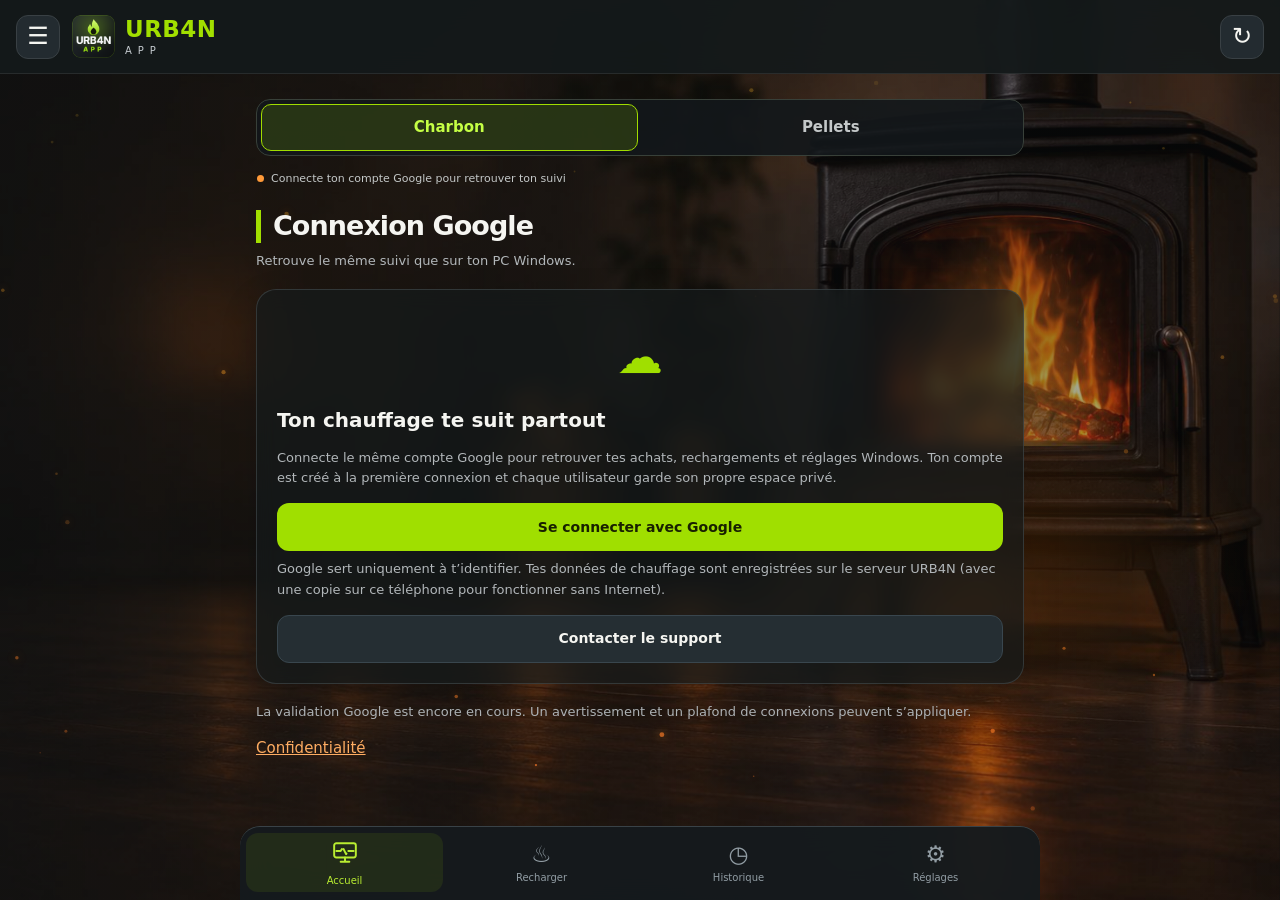
==== commit dbe2c620: "Version web de test : prévision de l'hiver, comparaison, rechargement rapide, rappel de stock (copie" ====
--- a/app-test/index.html
+++ b/app-test/index.html
@@ -1 +1 @@
-<!doctype html><html lang="fr"><head><meta charset="utf-8"><meta name="viewport" content="width=device-width,initial-scale=1,viewport-fit=cover"><meta http-equiv="Content-Security-Policy" content="default-src 'self'; script-src 'self' 'wasm-unsafe-eval' https://accounts.google.com; style-src 'self' 'unsafe-inline' https://accounts.google.com; img-src 'self' data: https://*.googleusercontent.com; connect-src 'self' https://urb4n.duckdns.org https://accounts.google.com; frame-src https://accounts.google.com; object-src 'none'; base-uri 'none'; form-action 'none'"><title>URB4N APP (test)</title><meta name="robots" content="noindex,nofollow"><link rel="manifest" href="manifest.webmanifest"><link rel="apple-touch-icon" href="logo.png"><meta name="apple-mobile-web-app-capable" content="yes"><meta name="mobile-web-app-capable" content="yes"><meta name="apple-mobile-web-app-title" content="URB4N APP"><meta name="apple-mobile-web-app-status-bar-style" content="black-translucent"><meta name="theme-color" content="#12100e"><link rel="stylesheet" href="app.css"></head><body><svg width="0" height="0" style="position:absolute" aria-hidden="true" focusable="false"><filter id="heat" x="0" y="0" width="100%" height="100%" color-interpolation-filters="sRGB"><feTurbulence type="fractalNoise" baseFrequency="0.010 0.035" numOctaves="2" seed="3" result="n"><animate attributeName="baseFrequency" dur="5s" repeatCount="indefinite" values="0.010 0.035;0.015 0.05;0.009 0.04;0.013 0.032;0.010 0.035"/></feTurbulence><feDisplacementMap in="SourceGraphic" in2="n" scale="13" xChannelSelector="R" yChannelSelector="G"/></filter></svg><div class="scene" aria-hidden="true"><div class="scene-img"><div class="glass"><div class="glass-photo"></div></div></div></div><div class="shade" aria-hidden="true"></div><div class="fire" aria-hidden="true"></div><header><button id="menu-toggle" class="icon-button" aria-label="Ouvrir le menu">☰</button><a class="brand" href="#dashboard"><img src="logo.png" alt=""><strong>URB4N <small>APP</small></strong></a><button id="refresh" class="icon-button" aria-label="Actualiser">↻</button></header><aside id="drawer" aria-label="Navigation"><div class="drawer-head">Mon chauffage<button id="menu-close" class="icon-button" aria-label="Fermer le menu">×</button></div><nav id="side-nav"></nav><p class="credits">Créé par URB4N<br><span id="app-version">Web · —</span></p></aside><button id="scrim" aria-label="Fermer le menu" hidden></button><main><div class="fuel-tabs" role="group" aria-label="Type de chauffage"><button data-fuel="charbon" class="selected">Charbon</button><button data-fuel="pellets">Pellets</button></div><div class="status-line"><span id="status-dot"></span><span id="status">Connecte ton compte pour retrouver tes données</span></div><div id="notice" role="status" hidden></div><section id="screen"></section></main><nav id="bottom-nav" aria-label="Navigation rapide"><button data-page="dashboard"><svg class="ico" viewBox="0 0 24 24" aria-hidden="true"><rect x="2" y="4" width="20" height="13" rx="2"/><path d="M8 21h8M12 17v4"/><path class="pulse" d="M4 11h4l2-3 3 6 2-3h5"/></svg><span>Accueil</span></button><button data-page="reload">♨<span>Recharger</span></button><button data-page="history">◷<span>Historique</span></button><button data-page="settings">⚙<span>Réglages</span></button></nav><dialog id="sync-dialog" aria-labelledby="sync-title"><img src="logo.png" alt="" class="sync-logo"><p class="eyebrow">URB4N APP</p><h2 id="sync-title">Synchronisation en cours</h2><p>Merci de patienter quelques instants.</p><div class="progress"></div><p class="muted">Vérification et enregistrement dans ton serveur URB4N…</p></dialog><script src="wasm_exec.js?v=202611221735"></script><script src="bridge.js?v=202611221735"></script><script src="app.js?v=202611221735" defer></script><script src="flame.js?v=202611221735" defer></script><script src="embers.js?v=202611221735" defer></script></body></html>+<!doctype html><html lang="fr"><head><meta charset="utf-8"><meta name="viewport" content="width=device-width,initial-scale=1,viewport-fit=cover"><meta http-equiv="Content-Security-Policy" content="default-src 'self'; script-src 'self' 'wasm-unsafe-eval' https://accounts.google.com; style-src 'self' 'unsafe-inline' https://accounts.google.com; img-src 'self' data: https://*.googleusercontent.com; connect-src 'self' https://urb4n.duckdns.org https://accounts.google.com; frame-src https://accounts.google.com; object-src 'none'; base-uri 'none'; form-action 'none'"><title>URB4N APP (test)</title><meta name="robots" content="noindex,nofollow"><link rel="manifest" href="manifest.webmanifest"><link rel="apple-touch-icon" href="logo.png"><meta name="apple-mobile-web-app-capable" content="yes"><meta name="mobile-web-app-capable" content="yes"><meta name="apple-mobile-web-app-title" content="URB4N APP"><meta name="apple-mobile-web-app-status-bar-style" content="black-translucent"><meta name="theme-color" content="#12100e"><link rel="stylesheet" href="app.css"></head><body><svg width="0" height="0" style="position:absolute" aria-hidden="true" focusable="false"><filter id="heat" x="0" y="0" width="100%" height="100%" color-interpolation-filters="sRGB"><feTurbulence type="fractalNoise" baseFrequency="0.010 0.035" numOctaves="2" seed="3" result="n"><animate attributeName="baseFrequency" dur="5s" repeatCount="indefinite" values="0.010 0.035;0.015 0.05;0.009 0.04;0.013 0.032;0.010 0.035"/></feTurbulence><feDisplacementMap in="SourceGraphic" in2="n" scale="13" xChannelSelector="R" yChannelSelector="G"/></filter></svg><div class="scene" aria-hidden="true"><div class="scene-img"><div class="glass"><div class="glass-photo"></div></div></div></div><div class="shade" aria-hidden="true"></div><div class="fire" aria-hidden="true"></div><header><button id="menu-toggle" class="icon-button" aria-label="Ouvrir le menu">☰</button><a class="brand" href="#dashboard"><img src="logo.png" alt=""><strong>URB4N <small>APP</small></strong></a><button id="refresh" class="icon-button" aria-label="Actualiser">↻</button></header><aside id="drawer" aria-label="Navigation"><div class="drawer-head">Mon chauffage<button id="menu-close" class="icon-button" aria-label="Fermer le menu">×</button></div><nav id="side-nav"></nav><p class="credits">Créé par URB4N<br><span id="app-version">Web · —</span></p></aside><button id="scrim" aria-label="Fermer le menu" hidden></button><main><div class="fuel-tabs" role="group" aria-label="Type de chauffage"><button data-fuel="charbon" class="selected">Charbon</button><button data-fuel="pellets">Pellets</button></div><div class="status-line"><span id="status-dot"></span><span id="status">Connecte ton compte pour retrouver tes données</span></div><div id="notice" role="status" hidden></div><section id="screen"></section></main><nav id="bottom-nav" aria-label="Navigation rapide"><button data-page="dashboard"><svg class="ico" viewBox="0 0 24 24" aria-hidden="true"><rect x="2" y="4" width="20" height="13" rx="2"/><path d="M8 21h8M12 17v4"/><path class="pulse" d="M4 11h4l2-3 3 6 2-3h5"/></svg><span>Accueil</span></button><button data-page="reload">♨<span>Recharger</span></button><button data-page="history">◷<span>Historique</span></button><button data-page="settings">⚙<span>Réglages</span></button></nav><dialog id="sync-dialog" aria-labelledby="sync-title"><img src="logo.png" alt="" class="sync-logo"><p class="eyebrow">URB4N APP</p><h2 id="sync-title">Synchronisation en cours</h2><p>Merci de patienter quelques instants.</p><div class="progress"></div><p class="muted">Vérification et enregistrement dans ton serveur URB4N…</p></dialog><script src="wasm_exec.js?v=202611230827"></script><script src="bridge.js?v=202611230827"></script><script src="app.js?v=202611230827" defer></script><script src="flame.js?v=202611230827" defer></script><script src="embers.js?v=202611230827" defer></script></body></html>
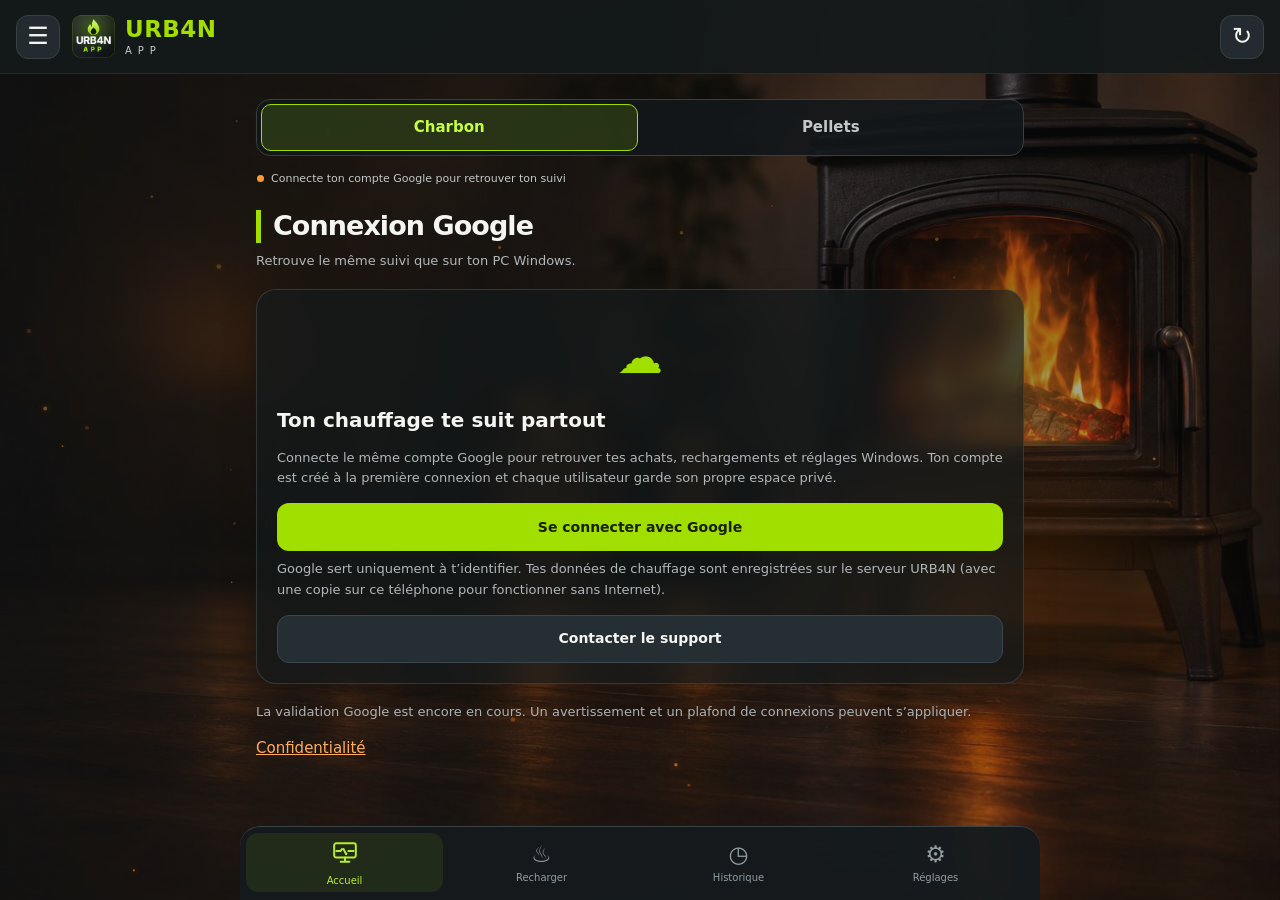
==== commit e6aa013f: "Version web de test : météo (copie cachée) Co-Authored-By: Claude Sonnet 5.5 <noreply@anthropic.com>" ====
--- a/app-test/index.html
+++ b/app-test/index.html
@@ -1 +1 @@
-<!doctype html><html lang="fr"><head><meta charset="utf-8"><meta name="viewport" content="width=device-width,initial-scale=1,viewport-fit=cover"><meta http-equiv="Content-Security-Policy" content="default-src 'self'; script-src 'self' 'wasm-unsafe-eval' https://accounts.google.com; style-src 'self' 'unsafe-inline' https://accounts.google.com; img-src 'self' data: https://*.googleusercontent.com; connect-src 'self' https://urb4n.duckdns.org https://accounts.google.com; frame-src https://accounts.google.com; object-src 'none'; base-uri 'none'; form-action 'none'"><title>URB4N APP (test)</title><meta name="robots" content="noindex,nofollow"><link rel="manifest" href="manifest.webmanifest"><link rel="apple-touch-icon" href="logo.png"><meta name="apple-mobile-web-app-capable" content="yes"><meta name="mobile-web-app-capable" content="yes"><meta name="apple-mobile-web-app-title" content="URB4N APP"><meta name="apple-mobile-web-app-status-bar-style" content="black-translucent"><meta name="theme-color" content="#12100e"><link rel="stylesheet" href="app.css"></head><body><svg width="0" height="0" style="position:absolute" aria-hidden="true" focusable="false"><filter id="heat" x="0" y="0" width="100%" height="100%" color-interpolation-filters="sRGB"><feTurbulence type="fractalNoise" baseFrequency="0.010 0.035" numOctaves="2" seed="3" result="n"><animate attributeName="baseFrequency" dur="5s" repeatCount="indefinite" values="0.010 0.035;0.015 0.05;0.009 0.04;0.013 0.032;0.010 0.035"/></feTurbulence><feDisplacementMap in="SourceGraphic" in2="n" scale="13" xChannelSelector="R" yChannelSelector="G"/></filter></svg><div class="scene" aria-hidden="true"><div class="scene-img"><div class="glass"><div class="glass-photo"></div></div></div></div><div class="shade" aria-hidden="true"></div><div class="fire" aria-hidden="true"></div><header><button id="menu-toggle" class="icon-button" aria-label="Ouvrir le menu">☰</button><a class="brand" href="#dashboard"><img src="logo.png" alt=""><strong>URB4N <small>APP</small></strong></a><button id="refresh" class="icon-button" aria-label="Actualiser">↻</button></header><aside id="drawer" aria-label="Navigation"><div class="drawer-head">Mon chauffage<button id="menu-close" class="icon-button" aria-label="Fermer le menu">×</button></div><nav id="side-nav"></nav><p class="credits">Créé par URB4N<br><span id="app-version">Web · —</span></p></aside><button id="scrim" aria-label="Fermer le menu" hidden></button><main><div class="fuel-tabs" role="group" aria-label="Type de chauffage"><button data-fuel="charbon" class="selected">Charbon</button><button data-fuel="pellets">Pellets</button></div><div class="status-line"><span id="status-dot"></span><span id="status">Connecte ton compte pour retrouver tes données</span></div><div id="notice" role="status" hidden></div><section id="screen"></section></main><nav id="bottom-nav" aria-label="Navigation rapide"><button data-page="dashboard"><svg class="ico" viewBox="0 0 24 24" aria-hidden="true"><rect x="2" y="4" width="20" height="13" rx="2"/><path d="M8 21h8M12 17v4"/><path class="pulse" d="M4 11h4l2-3 3 6 2-3h5"/></svg><span>Accueil</span></button><button data-page="reload">♨<span>Recharger</span></button><button data-page="history">◷<span>Historique</span></button><button data-page="settings">⚙<span>Réglages</span></button></nav><dialog id="sync-dialog" aria-labelledby="sync-title"><img src="logo.png" alt="" class="sync-logo"><p class="eyebrow">URB4N APP</p><h2 id="sync-title">Synchronisation en cours</h2><p>Merci de patienter quelques instants.</p><div class="progress"></div><p class="muted">Vérification et enregistrement dans ton serveur URB4N…</p></dialog><script src="wasm_exec.js?v=202611230827"></script><script src="bridge.js?v=202611230827"></script><script src="app.js?v=202611230827" defer></script><script src="flame.js?v=202611230827" defer></script><script src="embers.js?v=202611230827" defer></script></body></html>+<!doctype html><html lang="fr"><head><meta charset="utf-8"><meta name="viewport" content="width=device-width,initial-scale=1,viewport-fit=cover"><meta http-equiv="Content-Security-Policy" content="default-src 'self'; script-src 'self' 'wasm-unsafe-eval' https://accounts.google.com; style-src 'self' 'unsafe-inline' https://accounts.google.com; img-src 'self' data: https://*.googleusercontent.com; connect-src 'self' https://urb4n.duckdns.org https://accounts.google.com https://geocoding-api.open-meteo.com https://api.open-meteo.com https://archive-api.open-meteo.com; frame-src https://accounts.google.com; object-src 'none'; base-uri 'none'; form-action 'none'"><title>URB4N APP (test)</title><meta name="robots" content="noindex,nofollow"><link rel="manifest" href="manifest.webmanifest"><link rel="apple-touch-icon" href="logo.png"><meta name="apple-mobile-web-app-capable" content="yes"><meta name="mobile-web-app-capable" content="yes"><meta name="apple-mobile-web-app-title" content="URB4N APP"><meta name="apple-mobile-web-app-status-bar-style" content="black-translucent"><meta name="theme-color" content="#12100e"><link rel="stylesheet" href="app.css"></head><body><svg width="0" height="0" style="position:absolute" aria-hidden="true" focusable="false"><filter id="heat" x="0" y="0" width="100%" height="100%" color-interpolation-filters="sRGB"><feTurbulence type="fractalNoise" baseFrequency="0.010 0.035" numOctaves="2" seed="3" result="n"><animate attributeName="baseFrequency" dur="5s" repeatCount="indefinite" values="0.010 0.035;0.015 0.05;0.009 0.04;0.013 0.032;0.010 0.035"/></feTurbulence><feDisplacementMap in="SourceGraphic" in2="n" scale="13" xChannelSelector="R" yChannelSelector="G"/></filter></svg><div class="scene" aria-hidden="true"><div class="scene-img"><div class="glass"><div class="glass-photo"></div></div></div></div><div class="shade" aria-hidden="true"></div><div class="fire" aria-hidden="true"></div><header><button id="menu-toggle" class="icon-button" aria-label="Ouvrir le menu">☰</button><a class="brand" href="#dashboard"><img src="logo.png" alt=""><strong>URB4N <small>APP</small></strong></a><button id="refresh" class="icon-button" aria-label="Actualiser">↻</button></header><aside id="drawer" aria-label="Navigation"><div class="drawer-head">Mon chauffage<button id="menu-close" class="icon-button" aria-label="Fermer le menu">×</button></div><nav id="side-nav"></nav><p class="credits">Créé par URB4N<br><span id="app-version">Web · —</span></p></aside><button id="scrim" aria-label="Fermer le menu" hidden></button><main><div class="fuel-tabs" role="group" aria-label="Type de chauffage"><button data-fuel="charbon" class="selected">Charbon</button><button data-fuel="pellets">Pellets</button></div><div class="status-line"><span id="status-dot"></span><span id="status">Connecte ton compte pour retrouver tes données</span></div><div id="notice" role="status" hidden></div><section id="screen"></section></main><nav id="bottom-nav" aria-label="Navigation rapide"><button data-page="dashboard"><svg class="ico" viewBox="0 0 24 24" aria-hidden="true"><rect x="2" y="4" width="20" height="13" rx="2"/><path d="M8 21h8M12 17v4"/><path class="pulse" d="M4 11h4l2-3 3 6 2-3h5"/></svg><span>Accueil</span></button><button data-page="reload">♨<span>Recharger</span></button><button data-page="history">◷<span>Historique</span></button><button data-page="settings">⚙<span>Réglages</span></button></nav><dialog id="sync-dialog" aria-labelledby="sync-title"><img src="logo.png" alt="" class="sync-logo"><p class="eyebrow">URB4N APP</p><h2 id="sync-title">Synchronisation en cours</h2><p>Merci de patienter quelques instants.</p><div class="progress"></div><p class="muted">Vérification et enregistrement dans ton serveur URB4N…</p></dialog><script src="wasm_exec.js?v=202611230834"></script><script src="bridge.js?v=202611230834"></script><script src="app.js?v=202611230834" defer></script><script src="flame.js?v=202611230834" defer></script><script src="embers.js?v=202611230834" defer></script></body></html>
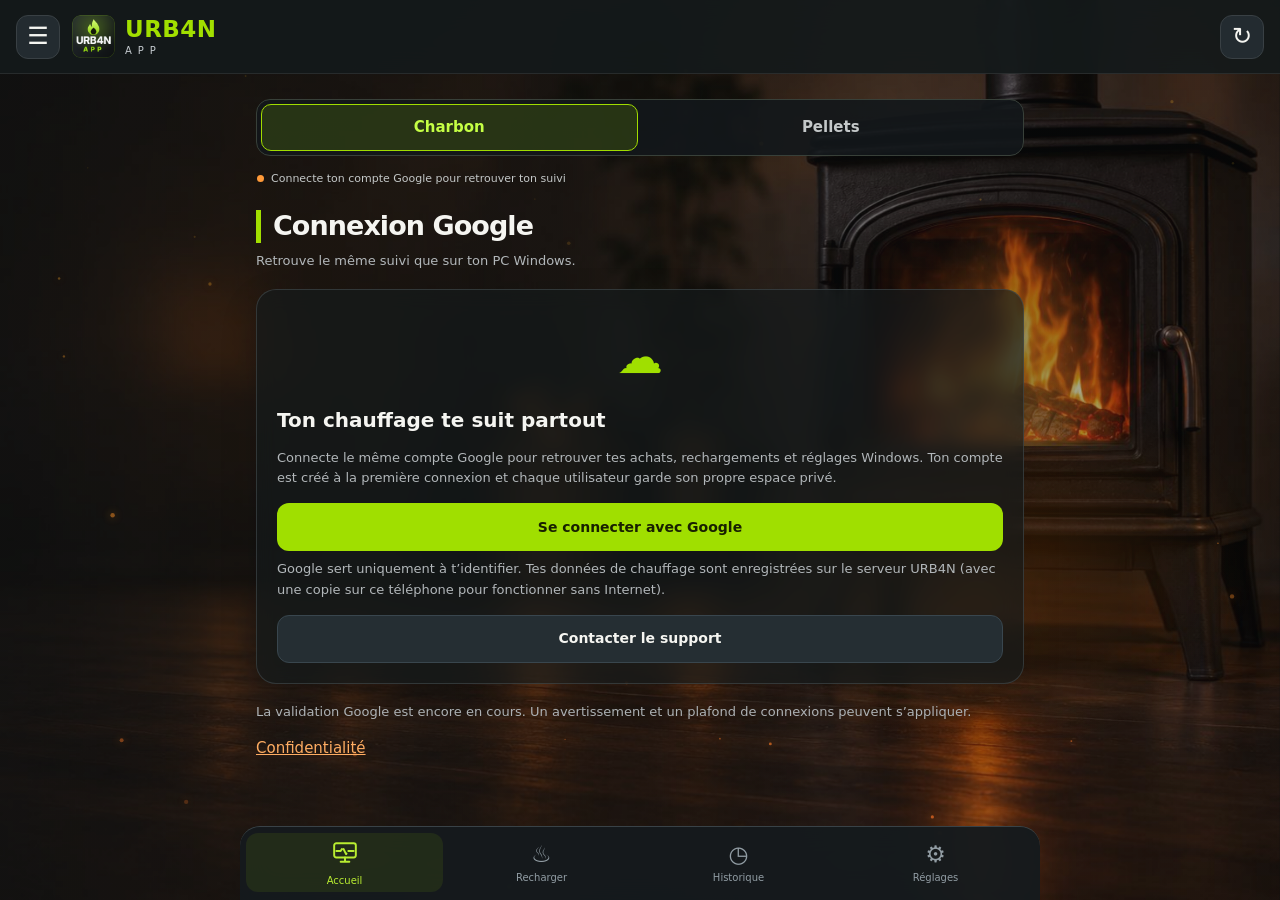
==== commit 74c3ad19: "Test web : météo animée et boutons de choix Co-Authored-By: Claude Sonnet 5.5 <noreply@anthropic.com" ====
--- a/app-test/index.html
+++ b/app-test/index.html
@@ -1 +1 @@
-<!doctype html><html lang="fr"><head><meta charset="utf-8"><meta name="viewport" content="width=device-width,initial-scale=1,viewport-fit=cover"><meta http-equiv="Content-Security-Policy" content="default-src 'self'; script-src 'self' 'wasm-unsafe-eval' https://accounts.google.com; style-src 'self' 'unsafe-inline' https://accounts.google.com; img-src 'self' data: https://*.googleusercontent.com; connect-src 'self' https://urb4n.duckdns.org https://accounts.google.com https://geocoding-api.open-meteo.com https://api.open-meteo.com https://archive-api.open-meteo.com; frame-src https://accounts.google.com; object-src 'none'; base-uri 'none'; form-action 'none'"><title>URB4N APP (test)</title><meta name="robots" content="noindex,nofollow"><link rel="manifest" href="manifest.webmanifest"><link rel="apple-touch-icon" href="logo.png"><meta name="apple-mobile-web-app-capable" content="yes"><meta name="mobile-web-app-capable" content="yes"><meta name="apple-mobile-web-app-title" content="URB4N APP"><meta name="apple-mobile-web-app-status-bar-style" content="black-translucent"><meta name="theme-color" content="#12100e"><link rel="stylesheet" href="app.css"></head><body><svg width="0" height="0" style="position:absolute" aria-hidden="true" focusable="false"><filter id="heat" x="0" y="0" width="100%" height="100%" color-interpolation-filters="sRGB"><feTurbulence type="fractalNoise" baseFrequency="0.010 0.035" numOctaves="2" seed="3" result="n"><animate attributeName="baseFrequency" dur="5s" repeatCount="indefinite" values="0.010 0.035;0.015 0.05;0.009 0.04;0.013 0.032;0.010 0.035"/></feTurbulence><feDisplacementMap in="SourceGraphic" in2="n" scale="13" xChannelSelector="R" yChannelSelector="G"/></filter></svg><div class="scene" aria-hidden="true"><div class="scene-img"><div class="glass"><div class="glass-photo"></div></div></div></div><div class="shade" aria-hidden="true"></div><div class="fire" aria-hidden="true"></div><header><button id="menu-toggle" class="icon-button" aria-label="Ouvrir le menu">☰</button><a class="brand" href="#dashboard"><img src="logo.png" alt=""><strong>URB4N <small>APP</small></strong></a><button id="refresh" class="icon-button" aria-label="Actualiser">↻</button></header><aside id="drawer" aria-label="Navigation"><div class="drawer-head">Mon chauffage<button id="menu-close" class="icon-button" aria-label="Fermer le menu">×</button></div><nav id="side-nav"></nav><p class="credits">Créé par URB4N<br><span id="app-version">Web · —</span></p></aside><button id="scrim" aria-label="Fermer le menu" hidden></button><main><div class="fuel-tabs" role="group" aria-label="Type de chauffage"><button data-fuel="charbon" class="selected">Charbon</button><button data-fuel="pellets">Pellets</button></div><div class="status-line"><span id="status-dot"></span><span id="status">Connecte ton compte pour retrouver tes données</span></div><div id="notice" role="status" hidden></div><section id="screen"></section></main><nav id="bottom-nav" aria-label="Navigation rapide"><button data-page="dashboard"><svg class="ico" viewBox="0 0 24 24" aria-hidden="true"><rect x="2" y="4" width="20" height="13" rx="2"/><path d="M8 21h8M12 17v4"/><path class="pulse" d="M4 11h4l2-3 3 6 2-3h5"/></svg><span>Accueil</span></button><button data-page="reload">♨<span>Recharger</span></button><button data-page="history">◷<span>Historique</span></button><button data-page="settings">⚙<span>Réglages</span></button></nav><dialog id="sync-dialog" aria-labelledby="sync-title"><img src="logo.png" alt="" class="sync-logo"><p class="eyebrow">URB4N APP</p><h2 id="sync-title">Synchronisation en cours</h2><p>Merci de patienter quelques instants.</p><div class="progress"></div><p class="muted">Vérification et enregistrement dans ton serveur URB4N…</p></dialog><script src="wasm_exec.js?v=202611230834"></script><script src="bridge.js?v=202611230834"></script><script src="app.js?v=202611230834" defer></script><script src="flame.js?v=202611230834" defer></script><script src="embers.js?v=202611230834" defer></script></body></html>+<!doctype html><html lang="fr"><head><meta charset="utf-8"><meta name="viewport" content="width=device-width,initial-scale=1,viewport-fit=cover"><meta http-equiv="Content-Security-Policy" content="default-src 'self'; script-src 'self' 'wasm-unsafe-eval' https://accounts.google.com; style-src 'self' 'unsafe-inline' https://accounts.google.com; img-src 'self' data: https://*.googleusercontent.com; connect-src 'self' https://urb4n.duckdns.org https://accounts.google.com https://geocoding-api.open-meteo.com https://api.open-meteo.com https://archive-api.open-meteo.com; frame-src https://accounts.google.com; object-src 'none'; base-uri 'none'; form-action 'none'"><title>URB4N APP (test)</title><meta name="robots" content="noindex,nofollow"><link rel="manifest" href="manifest.webmanifest"><link rel="apple-touch-icon" href="logo.png"><meta name="apple-mobile-web-app-capable" content="yes"><meta name="mobile-web-app-capable" content="yes"><meta name="apple-mobile-web-app-title" content="URB4N APP"><meta name="apple-mobile-web-app-status-bar-style" content="black-translucent"><meta name="theme-color" content="#12100e"><link rel="stylesheet" href="app.css?v=202611230910"></head><body><svg width="0" height="0" style="position:absolute" aria-hidden="true" focusable="false"><filter id="heat" x="0" y="0" width="100%" height="100%" color-interpolation-filters="sRGB"><feTurbulence type="fractalNoise" baseFrequency="0.010 0.035" numOctaves="2" seed="3" result="n"><animate attributeName="baseFrequency" dur="5s" repeatCount="indefinite" values="0.010 0.035;0.015 0.05;0.009 0.04;0.013 0.032;0.010 0.035"/></feTurbulence><feDisplacementMap in="SourceGraphic" in2="n" scale="13" xChannelSelector="R" yChannelSelector="G"/></filter></svg><div class="scene" aria-hidden="true"><div class="scene-img"><div class="glass"><div class="glass-photo"></div></div></div></div><div class="shade" aria-hidden="true"></div><div class="fire" aria-hidden="true"></div><header><button id="menu-toggle" class="icon-button" aria-label="Ouvrir le menu">☰</button><a class="brand" href="#dashboard"><img src="logo.png" alt=""><strong>URB4N <small>APP</small></strong></a><button id="refresh" class="icon-button" aria-label="Actualiser">↻</button></header><aside id="drawer" aria-label="Navigation"><div class="drawer-head">Mon chauffage<button id="menu-close" class="icon-button" aria-label="Fermer le menu">×</button></div><nav id="side-nav"></nav><p class="credits">Créé par URB4N<br><span id="app-version">Web · —</span></p></aside><button id="scrim" aria-label="Fermer le menu" hidden></button><main><div class="fuel-tabs" role="group" aria-label="Type de chauffage"><button data-fuel="charbon" class="selected">Charbon</button><button data-fuel="pellets">Pellets</button></div><div class="status-line"><span id="status-dot"></span><span id="status">Connecte ton compte pour retrouver tes données</span></div><div id="notice" role="status" hidden></div><section id="screen"></section></main><nav id="bottom-nav" aria-label="Navigation rapide"><button data-page="dashboard"><svg class="ico" viewBox="0 0 24 24" aria-hidden="true"><rect x="2" y="4" width="20" height="13" rx="2"/><path d="M8 21h8M12 17v4"/><path class="pulse" d="M4 11h4l2-3 3 6 2-3h5"/></svg><span>Accueil</span></button><button data-page="reload">♨<span>Recharger</span></button><button data-page="history">◷<span>Historique</span></button><button data-page="settings">⚙<span>Réglages</span></button></nav><dialog id="sync-dialog" aria-labelledby="sync-title"><img src="logo.png" alt="" class="sync-logo"><p class="eyebrow">URB4N APP</p><h2 id="sync-title">Synchronisation en cours</h2><p>Merci de patienter quelques instants.</p><div class="progress"></div><p class="muted">Vérification et enregistrement dans ton serveur URB4N…</p></dialog><script src="wasm_exec.js?v=202611230834"></script><script src="bridge.js?v=202611230910"></script><script src="app.js?v=202611230910" defer></script><script src="flame.js?v=202611230834" defer></script><script src="embers.js?v=202611230834" defer></script></body></html>
--- a/app-test/app.css
+++ b/app-test/app.css
@@ -58,3 +58,13 @@
 @media(prefers-reduced-motion:reduce){.fire,.glass::after{animation:none}.glass{filter:none}.fire{opacity:.5}}
 .embers{position:fixed;inset:0;width:100%;height:100%;z-index:-1;pointer-events:none}
 @media(prefers-reduced-motion:reduce){.embers{display:none}}
+.choice-bar{display:flex;flex-wrap:wrap;gap:8px;margin:6px 0 12px}.choice{min-height:44px;padding:8px 16px;border-radius:99px;background:#1b2125;border:1px solid #39464e;color:#d8dfe4;font:inherit;font-size:15px;line-height:1.15;text-align:center}.choice.on{background:#a2df00;border-color:#a2df00;color:#10160a;font-weight:700}.choice small{display:block;font-size:11px;opacity:.75;font-weight:400}.choice.more{background:transparent;border-color:#a2df00;color:#a2df00}
+.choice-bar .choice[data-v^="1 char"],.choice-bar .choice[data-v^="3/4"],.choice-bar .choice[data-v^="1/2"],.choice-bar .choice[data-v^="1/4"]{border-radius:14px;min-width:68px}
+.stepper{display:flex;gap:8px;align-items:center;margin:6px 0 12px}.stepper input{flex:1;min-width:0;text-align:center;margin:0}.stepper .step{width:52px;padding:0;font-size:22px;border-radius:14px}
+.pick{max-height:80vh;display:flex;flex-direction:column;gap:10px;overflow:hidden}.pick[open]{display:flex}.pick-search{width:100%}.pick-list{overflow-y:auto;flex:1;min-height:120px}.pick-group{font-size:11px;letter-spacing:.08em;text-transform:uppercase;color:#a2df00;margin:10px 4px 4px}.pick-row{display:flex;justify-content:space-between;width:100%;text-align:left;background:transparent;border:0;border-radius:10px;color:#e8ece8;padding:11px 12px;font:inherit}.pick-row.on{background:#28400f;font-weight:700}.pick-row span{color:#a2df00}
+.wx-main{display:flex;align-items:center;gap:16px}.wx-temp{font-size:48px;font-weight:700;line-height:1}.wx-temp span{font-size:22px;font-weight:400;margin-left:2px;color:#bdc3c5}.wx-sub{color:#9aa3a8;margin-top:4px}.wx-days{display:flex;flex-wrap:wrap;gap:6px 18px;margin:14px 0 4px}.wx-day{display:inline-flex;align-items:center;gap:8px;font-size:13px;line-height:1.25}.wx-icon{flex:none;overflow:visible}
+.wx-spin,.wx-pulse,.wx-drift,.wx-star,.wx-drop,.wx-flake,.wx-slide,.wx-bolt{transform-box:fill-box;transform-origin:center}
+.wx-spin{animation:wxSpin 18s linear infinite}.wx-pulse{animation:wxPulse 3s ease-in-out infinite}.wx-drift{animation:wxDrift 6s ease-in-out infinite}.wx-star{animation:wxTwinkle 2.4s ease-in-out infinite}.wx-star.s2{animation-delay:-.8s}.wx-star.s3{animation-delay:-1.6s}.wx-drop{animation:wxDrop 1.1s linear infinite}.wx-flake{animation:wxFlake 3.2s linear infinite}.wx-slide{animation:wxSlide 5s ease-in-out infinite alternate}.wx-bolt{fill:#b8962a;animation:wxFlash 3s steps(1,end) infinite}
+.wx-still *{animation:none!important}
+@keyframes wxSpin{to{transform:rotate(360deg)}}@keyframes wxPulse{50%{transform:scale(1.08)}}@keyframes wxDrift{50%{transform:translateX(3px)}0%,100%{transform:translateX(-3px)}}@keyframes wxTwinkle{50%{opacity:.25}}@keyframes wxDrop{0%{transform:translateY(-3px);opacity:0}20%{opacity:1}80%{opacity:1}100%{transform:translateY(11px);opacity:0}}@keyframes wxFlake{0%{transform:translate(-2px,-3px);opacity:0}15%{opacity:1}50%{transform:translate(2px,4px)}85%{opacity:1}100%{transform:translate(-2px,11px);opacity:0}}@keyframes wxSlide{from{transform:translateX(-3px)}to{transform:translateX(3px)}}@keyframes wxFlash{0%,6%{fill:#fff2a0}3%{fill:#b8962a}8%,12%{fill:#b8962a}10%{fill:#fff2a0}13%,100%{fill:#b8962a}}
+@media(prefers-reduced-motion:reduce){.wx-icon *{animation:none!important}}
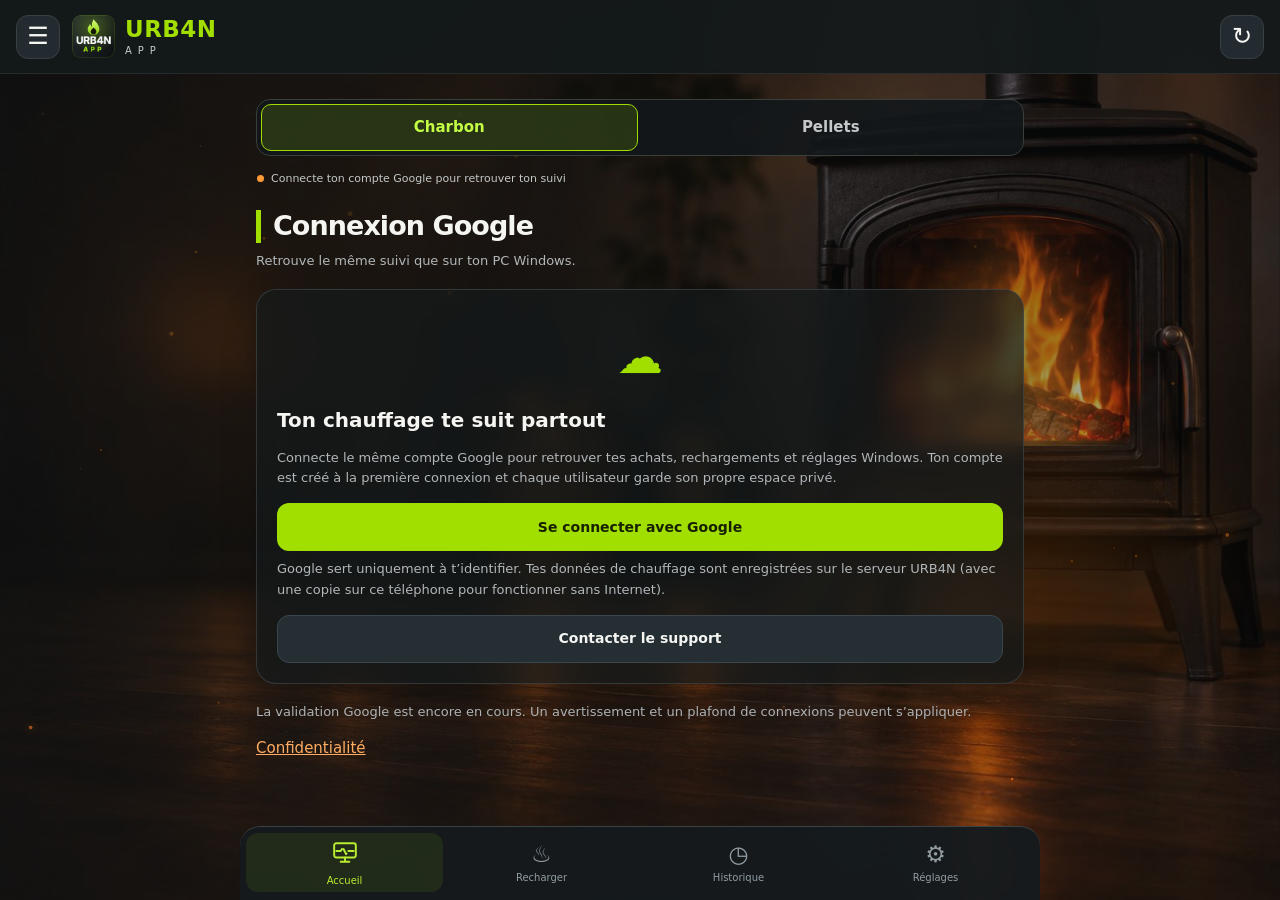
==== commit bec5c38f: "Test web : quantités en sac, 19 mars, bouton retiré Co-Authored-By: Claude Sonnet 5.5 <noreply@anthr" ====
--- a/app-test/index.html
+++ b/app-test/index.html
@@ -1 +1 @@
-<!doctype html><html lang="fr"><head><meta charset="utf-8"><meta name="viewport" content="width=device-width,initial-scale=1,viewport-fit=cover"><meta http-equiv="Content-Security-Policy" content="default-src 'self'; script-src 'self' 'wasm-unsafe-eval' https://accounts.google.com; style-src 'self' 'unsafe-inline' https://accounts.google.com; img-src 'self' data: https://*.googleusercontent.com; connect-src 'self' https://urb4n.duckdns.org https://accounts.google.com https://geocoding-api.open-meteo.com https://api.open-meteo.com https://archive-api.open-meteo.com; frame-src https://accounts.google.com; object-src 'none'; base-uri 'none'; form-action 'none'"><title>URB4N APP (test)</title><meta name="robots" content="noindex,nofollow"><link rel="manifest" href="manifest.webmanifest"><link rel="apple-touch-icon" href="logo.png"><meta name="apple-mobile-web-app-capable" content="yes"><meta name="mobile-web-app-capable" content="yes"><meta name="apple-mobile-web-app-title" content="URB4N APP"><meta name="apple-mobile-web-app-status-bar-style" content="black-translucent"><meta name="theme-color" content="#12100e"><link rel="stylesheet" href="app.css?v=202611230910"></head><body><svg width="0" height="0" style="position:absolute" aria-hidden="true" focusable="false"><filter id="heat" x="0" y="0" width="100%" height="100%" color-interpolation-filters="sRGB"><feTurbulence type="fractalNoise" baseFrequency="0.010 0.035" numOctaves="2" seed="3" result="n"><animate attributeName="baseFrequency" dur="5s" repeatCount="indefinite" values="0.010 0.035;0.015 0.05;0.009 0.04;0.013 0.032;0.010 0.035"/></feTurbulence><feDisplacementMap in="SourceGraphic" in2="n" scale="13" xChannelSelector="R" yChannelSelector="G"/></filter></svg><div class="scene" aria-hidden="true"><div class="scene-img"><div class="glass"><div class="glass-photo"></div></div></div></div><div class="shade" aria-hidden="true"></div><div class="fire" aria-hidden="true"></div><header><button id="menu-toggle" class="icon-button" aria-label="Ouvrir le menu">☰</button><a class="brand" href="#dashboard"><img src="logo.png" alt=""><strong>URB4N <small>APP</small></strong></a><button id="refresh" class="icon-button" aria-label="Actualiser">↻</button></header><aside id="drawer" aria-label="Navigation"><div class="drawer-head">Mon chauffage<button id="menu-close" class="icon-button" aria-label="Fermer le menu">×</button></div><nav id="side-nav"></nav><p class="credits">Créé par URB4N<br><span id="app-version">Web · —</span></p></aside><button id="scrim" aria-label="Fermer le menu" hidden></button><main><div class="fuel-tabs" role="group" aria-label="Type de chauffage"><button data-fuel="charbon" class="selected">Charbon</button><button data-fuel="pellets">Pellets</button></div><div class="status-line"><span id="status-dot"></span><span id="status">Connecte ton compte pour retrouver tes données</span></div><div id="notice" role="status" hidden></div><section id="screen"></section></main><nav id="bottom-nav" aria-label="Navigation rapide"><button data-page="dashboard"><svg class="ico" viewBox="0 0 24 24" aria-hidden="true"><rect x="2" y="4" width="20" height="13" rx="2"/><path d="M8 21h8M12 17v4"/><path class="pulse" d="M4 11h4l2-3 3 6 2-3h5"/></svg><span>Accueil</span></button><button data-page="reload">♨<span>Recharger</span></button><button data-page="history">◷<span>Historique</span></button><button data-page="settings">⚙<span>Réglages</span></button></nav><dialog id="sync-dialog" aria-labelledby="sync-title"><img src="logo.png" alt="" class="sync-logo"><p class="eyebrow">URB4N APP</p><h2 id="sync-title">Synchronisation en cours</h2><p>Merci de patienter quelques instants.</p><div class="progress"></div><p class="muted">Vérification et enregistrement dans ton serveur URB4N…</p></dialog><script src="wasm_exec.js?v=202611230834"></script><script src="bridge.js?v=202611230910"></script><script src="app.js?v=202611230910" defer></script><script src="flame.js?v=202611230834" defer></script><script src="embers.js?v=202611230834" defer></script></body></html>+<!doctype html><html lang="fr"><head><meta charset="utf-8"><meta name="viewport" content="width=device-width,initial-scale=1,viewport-fit=cover"><meta http-equiv="Content-Security-Policy" content="default-src 'self'; script-src 'self' 'wasm-unsafe-eval' https://accounts.google.com; style-src 'self' 'unsafe-inline' https://accounts.google.com; img-src 'self' data: https://*.googleusercontent.com; connect-src 'self' https://urb4n.duckdns.org https://accounts.google.com https://geocoding-api.open-meteo.com https://api.open-meteo.com https://archive-api.open-meteo.com; frame-src https://accounts.google.com; object-src 'none'; base-uri 'none'; form-action 'none'"><title>URB4N APP (test)</title><meta name="robots" content="noindex,nofollow"><link rel="manifest" href="manifest.webmanifest"><link rel="apple-touch-icon" href="logo.png"><meta name="apple-mobile-web-app-capable" content="yes"><meta name="mobile-web-app-capable" content="yes"><meta name="apple-mobile-web-app-title" content="URB4N APP"><meta name="apple-mobile-web-app-status-bar-style" content="black-translucent"><meta name="theme-color" content="#12100e"><link rel="stylesheet" href="app.css?v=202611232050"></head><body><svg width="0" height="0" style="position:absolute" aria-hidden="true" focusable="false"><filter id="heat" x="0" y="0" width="100%" height="100%" color-interpolation-filters="sRGB"><feTurbulence type="fractalNoise" baseFrequency="0.010 0.035" numOctaves="2" seed="3" result="n"><animate attributeName="baseFrequency" dur="5s" repeatCount="indefinite" values="0.010 0.035;0.015 0.05;0.009 0.04;0.013 0.032;0.010 0.035"/></feTurbulence><feDisplacementMap in="SourceGraphic" in2="n" scale="13" xChannelSelector="R" yChannelSelector="G"/></filter></svg><div class="scene" aria-hidden="true"><div class="scene-img"><div class="glass"><div class="glass-photo"></div></div></div></div><div class="shade" aria-hidden="true"></div><div class="fire" aria-hidden="true"></div><header><button id="menu-toggle" class="icon-button" aria-label="Ouvrir le menu">☰</button><a class="brand" href="#dashboard"><img src="logo.png" alt=""><strong>URB4N <small>APP</small></strong></a><button id="refresh" class="icon-button" aria-label="Actualiser">↻</button></header><aside id="drawer" aria-label="Navigation"><div class="drawer-head">Mon chauffage<button id="menu-close" class="icon-button" aria-label="Fermer le menu">×</button></div><nav id="side-nav"></nav><p class="credits">Créé par URB4N<br><span id="app-version">Web · —</span></p></aside><button id="scrim" aria-label="Fermer le menu" hidden></button><main><div class="fuel-tabs" role="group" aria-label="Type de chauffage"><button data-fuel="charbon" class="selected">Charbon</button><button data-fuel="pellets">Pellets</button></div><div class="status-line"><span id="status-dot"></span><span id="status">Connecte ton compte pour retrouver tes données</span></div><div id="notice" role="status" hidden></div><section id="screen"></section></main><nav id="bottom-nav" aria-label="Navigation rapide"><button data-page="dashboard"><svg class="ico" viewBox="0 0 24 24" aria-hidden="true"><rect x="2" y="4" width="20" height="13" rx="2"/><path d="M8 21h8M12 17v4"/><path class="pulse" d="M4 11h4l2-3 3 6 2-3h5"/></svg><span>Accueil</span></button><button data-page="reload">♨<span>Recharger</span></button><button data-page="history">◷<span>Historique</span></button><button data-page="settings">⚙<span>Réglages</span></button></nav><dialog id="sync-dialog" aria-labelledby="sync-title"><img src="logo.png" alt="" class="sync-logo"><p class="eyebrow">URB4N APP</p><h2 id="sync-title">Synchronisation en cours</h2><p>Merci de patienter quelques instants.</p><div class="progress"></div><p class="muted">Vérification et enregistrement dans ton serveur URB4N…</p></dialog><script src="wasm_exec.js?v=202611232050"></script><script src="bridge.js?v=202611232050"></script><script src="app.js?v=202611232050" defer></script><script src="flame.js?v=202611232050" defer></script><script src="embers.js?v=202611232050" defer></script></body></html>
--- a/app-test/app.css
+++ b/app-test/app.css
@@ -68,3 +68,5 @@
 .wx-still *{animation:none!important}
 @keyframes wxSpin{to{transform:rotate(360deg)}}@keyframes wxPulse{50%{transform:scale(1.08)}}@keyframes wxDrift{50%{transform:translateX(3px)}0%,100%{transform:translateX(-3px)}}@keyframes wxTwinkle{50%{opacity:.25}}@keyframes wxDrop{0%{transform:translateY(-3px);opacity:0}20%{opacity:1}80%{opacity:1}100%{transform:translateY(11px);opacity:0}}@keyframes wxFlake{0%{transform:translate(-2px,-3px);opacity:0}15%{opacity:1}50%{transform:translate(2px,4px)}85%{opacity:1}100%{transform:translate(-2px,11px);opacity:0}}@keyframes wxSlide{from{transform:translateX(-3px)}to{transform:translateX(3px)}}@keyframes wxFlash{0%,6%{fill:#fff2a0}3%{fill:#b8962a}8%,12%{fill:#b8962a}10%{fill:#fff2a0}13%,100%{fill:#b8962a}}
 @media(prefers-reduced-motion:reduce){.wx-icon *{animation:none!important}}
+.choice-bar.qty{display:block}.choice-bar.qty .unit-row,.choice-bar.qty .qty-row{display:flex;flex-wrap:wrap;gap:8px}.choice-bar.qty .unit-row{margin-bottom:8px}.choice-bar.qty .unit-row .choice{min-height:38px;padding:6px 16px;font-size:14px}.choice-bar.qty .qty-row .choice{flex:1;min-width:64px;border-radius:14px}
+.choice small{white-space:nowrap}
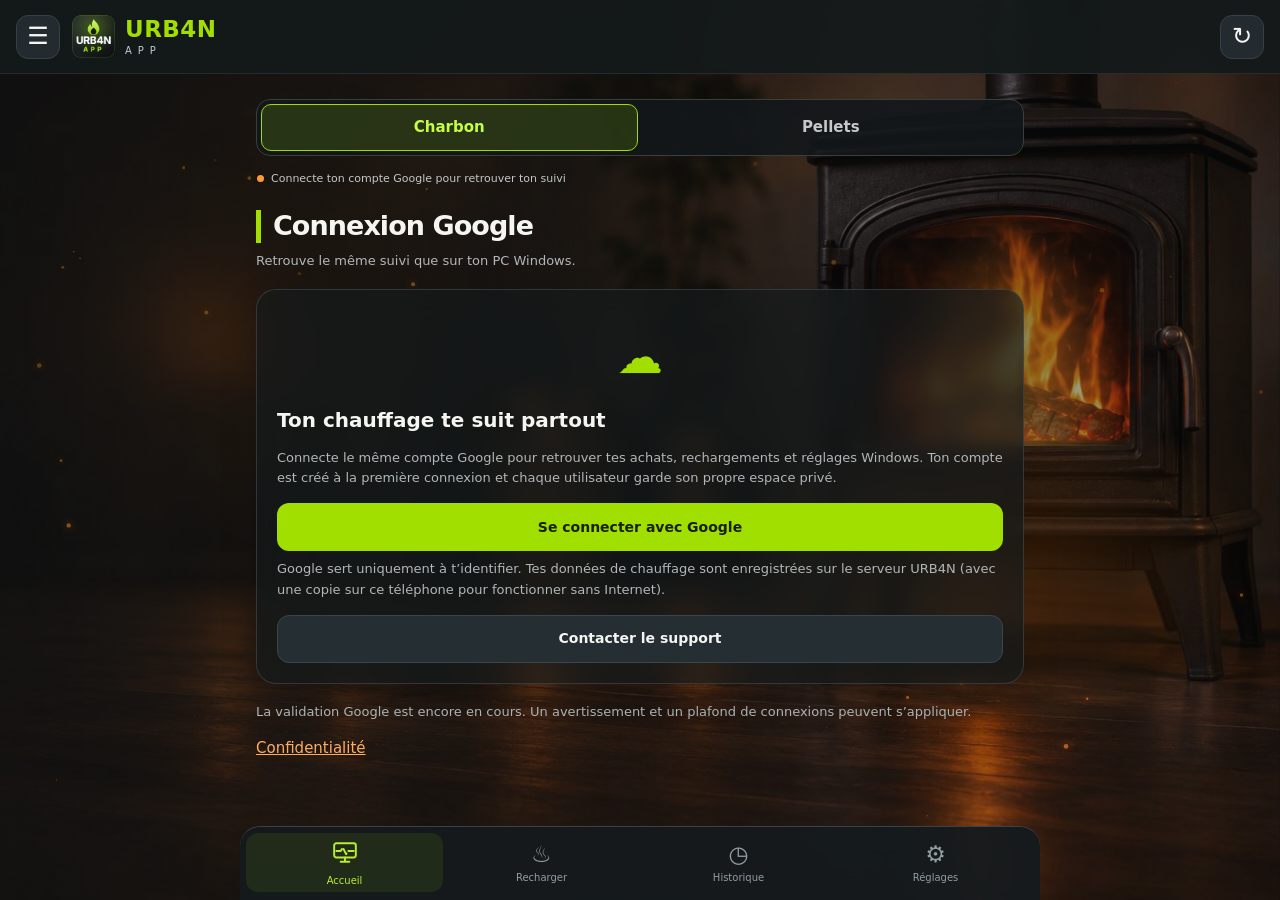
==== commit 0b4e277d: "app-test : onglet Combustibles dans l'historique Co-Authored-By: Claude Sonnet 5.5 <noreply@anthropi" ====
--- a/app-test/index.html
+++ b/app-test/index.html
@@ -1 +1 @@
-<!doctype html><html lang="fr"><head><meta charset="utf-8"><meta name="viewport" content="width=device-width,initial-scale=1,viewport-fit=cover"><meta http-equiv="Content-Security-Policy" content="default-src 'self'; script-src 'self' 'wasm-unsafe-eval' https://accounts.google.com; style-src 'self' 'unsafe-inline' https://accounts.google.com; img-src 'self' data: https://*.googleusercontent.com; connect-src 'self' https://urb4n.duckdns.org https://accounts.google.com https://geocoding-api.open-meteo.com https://api.open-meteo.com https://archive-api.open-meteo.com; frame-src https://accounts.google.com; object-src 'none'; base-uri 'none'; form-action 'none'"><title>URB4N APP (test)</title><meta name="robots" content="noindex,nofollow"><link rel="manifest" href="manifest.webmanifest"><link rel="apple-touch-icon" href="logo.png"><meta name="apple-mobile-web-app-capable" content="yes"><meta name="mobile-web-app-capable" content="yes"><meta name="apple-mobile-web-app-title" content="URB4N APP"><meta name="apple-mobile-web-app-status-bar-style" content="black-translucent"><meta name="theme-color" content="#12100e"><link rel="stylesheet" href="app.css?v=202611232050"></head><body><svg width="0" height="0" style="position:absolute" aria-hidden="true" focusable="false"><filter id="heat" x="0" y="0" width="100%" height="100%" color-interpolation-filters="sRGB"><feTurbulence type="fractalNoise" baseFrequency="0.010 0.035" numOctaves="2" seed="3" result="n"><animate attributeName="baseFrequency" dur="5s" repeatCount="indefinite" values="0.010 0.035;0.015 0.05;0.009 0.04;0.013 0.032;0.010 0.035"/></feTurbulence><feDisplacementMap in="SourceGraphic" in2="n" scale="13" xChannelSelector="R" yChannelSelector="G"/></filter></svg><div class="scene" aria-hidden="true"><div class="scene-img"><div class="glass"><div class="glass-photo"></div></div></div></div><div class="shade" aria-hidden="true"></div><div class="fire" aria-hidden="true"></div><header><button id="menu-toggle" class="icon-button" aria-label="Ouvrir le menu">☰</button><a class="brand" href="#dashboard"><img src="logo.png" alt=""><strong>URB4N <small>APP</small></strong></a><button id="refresh" class="icon-button" aria-label="Actualiser">↻</button></header><aside id="drawer" aria-label="Navigation"><div class="drawer-head">Mon chauffage<button id="menu-close" class="icon-button" aria-label="Fermer le menu">×</button></div><nav id="side-nav"></nav><p class="credits">Créé par URB4N<br><span id="app-version">Web · —</span></p></aside><button id="scrim" aria-label="Fermer le menu" hidden></button><main><div class="fuel-tabs" role="group" aria-label="Type de chauffage"><button data-fuel="charbon" class="selected">Charbon</button><button data-fuel="pellets">Pellets</button></div><div class="status-line"><span id="status-dot"></span><span id="status">Connecte ton compte pour retrouver tes données</span></div><div id="notice" role="status" hidden></div><section id="screen"></section></main><nav id="bottom-nav" aria-label="Navigation rapide"><button data-page="dashboard"><svg class="ico" viewBox="0 0 24 24" aria-hidden="true"><rect x="2" y="4" width="20" height="13" rx="2"/><path d="M8 21h8M12 17v4"/><path class="pulse" d="M4 11h4l2-3 3 6 2-3h5"/></svg><span>Accueil</span></button><button data-page="reload">♨<span>Recharger</span></button><button data-page="history">◷<span>Historique</span></button><button data-page="settings">⚙<span>Réglages</span></button></nav><dialog id="sync-dialog" aria-labelledby="sync-title"><img src="logo.png" alt="" class="sync-logo"><p class="eyebrow">URB4N APP</p><h2 id="sync-title">Synchronisation en cours</h2><p>Merci de patienter quelques instants.</p><div class="progress"></div><p class="muted">Vérification et enregistrement dans ton serveur URB4N…</p></dialog><script src="wasm_exec.js?v=202611232050"></script><script src="bridge.js?v=202611232050"></script><script src="app.js?v=202611232050" defer></script><script src="flame.js?v=202611232050" defer></script><script src="embers.js?v=202611232050" defer></script></body></html>+<!doctype html><html lang="fr"><head><meta charset="utf-8"><meta name="viewport" content="width=device-width,initial-scale=1,viewport-fit=cover"><meta http-equiv="Content-Security-Policy" content="default-src 'self'; script-src 'self' 'wasm-unsafe-eval' https://accounts.google.com; style-src 'self' 'unsafe-inline' https://accounts.google.com; img-src 'self' data: https://*.googleusercontent.com; connect-src 'self' https://urb4n.duckdns.org https://accounts.google.com https://geocoding-api.open-meteo.com https://api.open-meteo.com https://archive-api.open-meteo.com; frame-src https://accounts.google.com; object-src 'none'; base-uri 'none'; form-action 'none'"><title>URB4N APP (test)</title><meta name="robots" content="noindex,nofollow"><link rel="manifest" href="manifest.webmanifest"><link rel="apple-touch-icon" href="logo.png"><meta name="apple-mobile-web-app-capable" content="yes"><meta name="mobile-web-app-capable" content="yes"><meta name="apple-mobile-web-app-title" content="URB4N APP"><meta name="apple-mobile-web-app-status-bar-style" content="black-translucent"><meta name="theme-color" content="#12100e"><link rel="stylesheet" href="app.css?v=202611232105"></head><body><svg width="0" height="0" style="position:absolute" aria-hidden="true" focusable="false"><filter id="heat" x="0" y="0" width="100%" height="100%" color-interpolation-filters="sRGB"><feTurbulence type="fractalNoise" baseFrequency="0.010 0.035" numOctaves="2" seed="3" result="n"><animate attributeName="baseFrequency" dur="5s" repeatCount="indefinite" values="0.010 0.035;0.015 0.05;0.009 0.04;0.013 0.032;0.010 0.035"/></feTurbulence><feDisplacementMap in="SourceGraphic" in2="n" scale="13" xChannelSelector="R" yChannelSelector="G"/></filter></svg><div class="scene" aria-hidden="true"><div class="scene-img"><div class="glass"><div class="glass-photo"></div></div></div></div><div class="shade" aria-hidden="true"></div><div class="fire" aria-hidden="true"></div><header><button id="menu-toggle" class="icon-button" aria-label="Ouvrir le menu">☰</button><a class="brand" href="#dashboard"><img src="logo.png" alt=""><strong>URB4N <small>APP</small></strong></a><button id="refresh" class="icon-button" aria-label="Actualiser">↻</button></header><aside id="drawer" aria-label="Navigation"><div class="drawer-head">Mon chauffage<button id="menu-close" class="icon-button" aria-label="Fermer le menu">×</button></div><nav id="side-nav"></nav><p class="credits">Créé par URB4N<br><span id="app-version">Web · —</span></p></aside><button id="scrim" aria-label="Fermer le menu" hidden></button><main><div class="fuel-tabs" role="group" aria-label="Type de chauffage"><button data-fuel="charbon" class="selected">Charbon</button><button data-fuel="pellets">Pellets</button></div><div class="status-line"><span id="status-dot"></span><span id="status">Connecte ton compte pour retrouver tes données</span></div><div id="notice" role="status" hidden></div><section id="screen"></section></main><nav id="bottom-nav" aria-label="Navigation rapide"><button data-page="dashboard"><svg class="ico" viewBox="0 0 24 24" aria-hidden="true"><rect x="2" y="4" width="20" height="13" rx="2"/><path d="M8 21h8M12 17v4"/><path class="pulse" d="M4 11h4l2-3 3 6 2-3h5"/></svg><span>Accueil</span></button><button data-page="reload">♨<span>Recharger</span></button><button data-page="history">◷<span>Historique</span></button><button data-page="settings">⚙<span>Réglages</span></button></nav><dialog id="sync-dialog" aria-labelledby="sync-title"><img src="logo.png" alt="" class="sync-logo"><p class="eyebrow">URB4N APP</p><h2 id="sync-title">Synchronisation en cours</h2><p>Merci de patienter quelques instants.</p><div class="progress"></div><p class="muted">Vérification et enregistrement dans ton serveur URB4N…</p></dialog><script src="wasm_exec.js?v=202611232105"></script><script src="bridge.js?v=202611232105"></script><script src="app.js?v=202611232105" defer></script><script src="flame.js?v=202611232105" defer></script><script src="embers.js?v=202611232105" defer></script></body></html>
